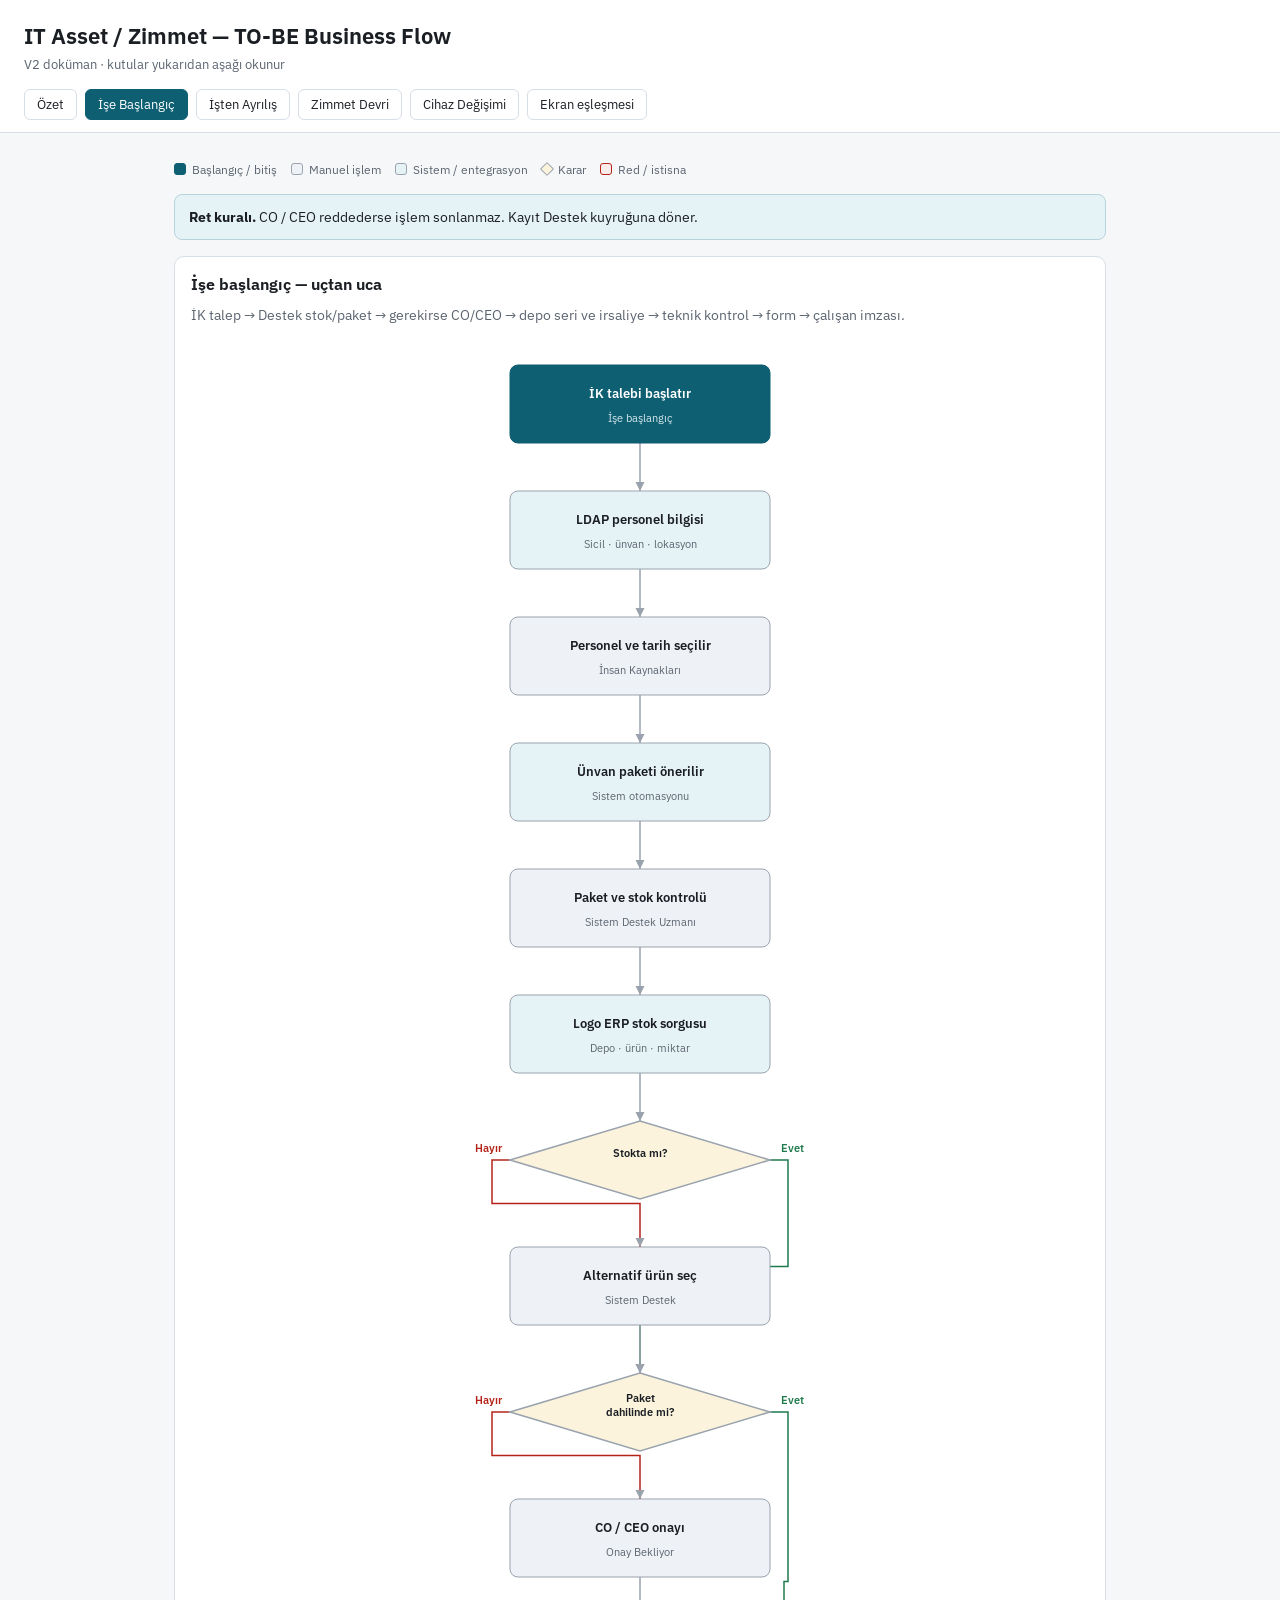
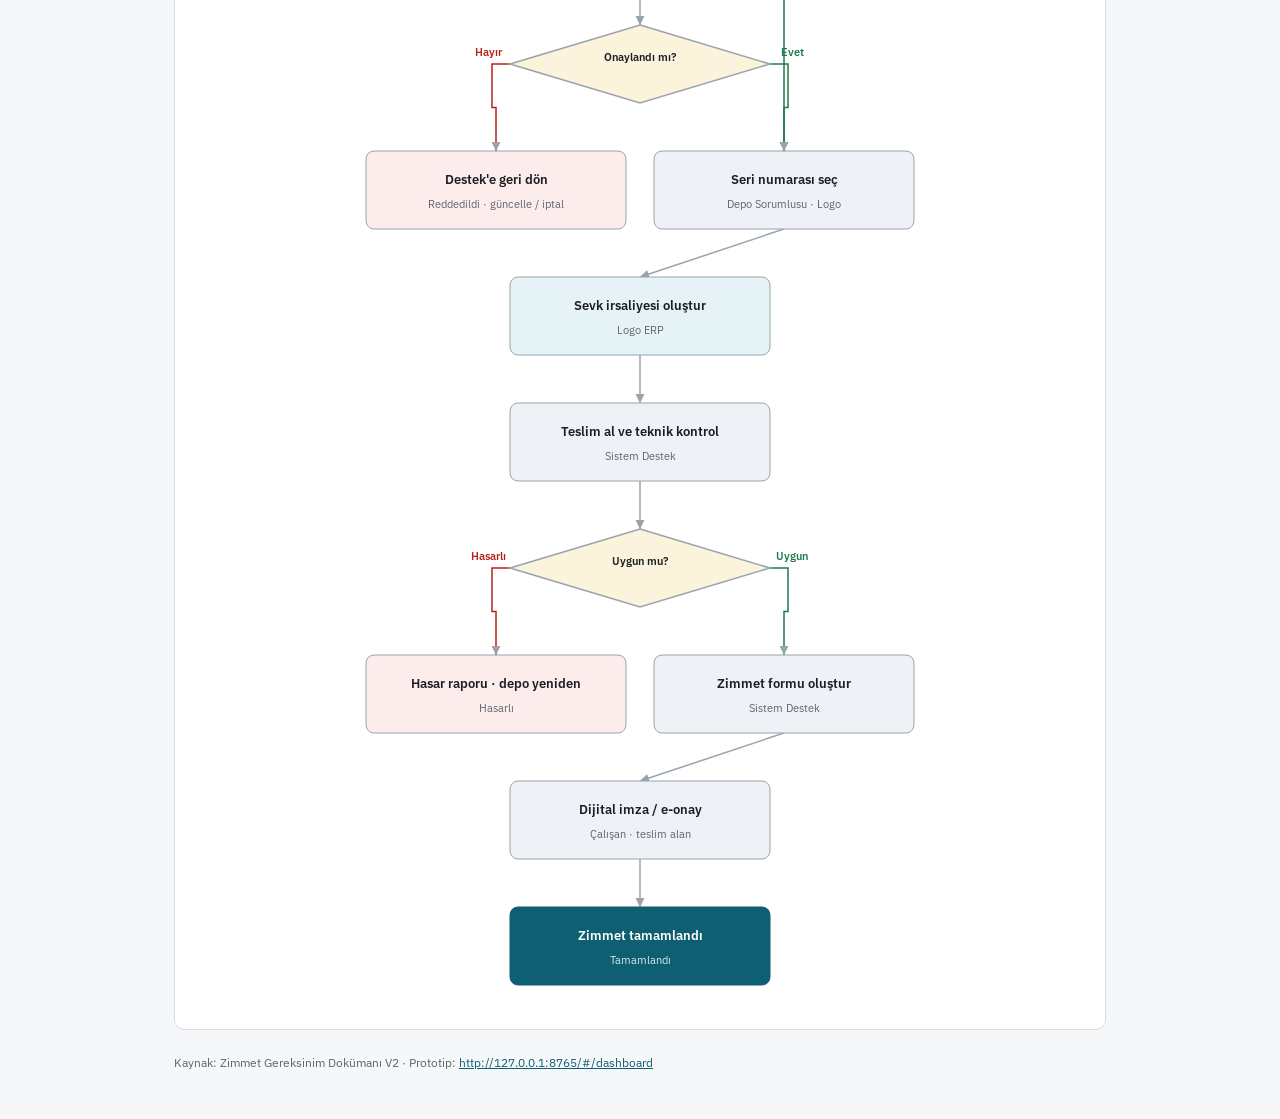
==== tobe-flow.html @ a927ec78 "Add files via upload" ====
<!DOCTYPE html>
<html lang="tr">
<head>
  <meta charset="utf-8" />
  <meta name="viewport" content="width=device-width, initial-scale=1" />
  <title>Zimmet TO-BE Business Flow</title>
  <link rel="preconnect" href="https://fonts.googleapis.com" />
  <link rel="preconnect" href="https://fonts.gstatic.com" crossorigin />
  <link href="https://fonts.googleapis.com/css2?family=IBM+Plex+Sans:wght@400;500;600;700&display=swap" rel="stylesheet" />
  <style>
    :root {
      --bg: #f6f7f9;
      --surface: #ffffff;
      --text: #1b1f24;
      --muted: #5c6570;
      --line: #d8dee6;
      --accent: #0f5f73;
      --accent-text: #ffffff;
      --process: #eef1f5;
      --decision: #fbf3dc;
      --system: #e6f3f6;
      --start: #0f5f73;
      --exception: #fdecec;
      --yes: #1f7a4d;
      --no: #b42318;
      --font: "IBM Plex Sans", "Segoe UI", system-ui, sans-serif;
    }
    * { box-sizing: border-box; }
    body { margin: 0; font-family: var(--font); background: var(--bg); color: var(--text); line-height: 1.45; }
    header {
      background: var(--surface);
      border-bottom: 1px solid var(--line);
      padding: 20px 24px 12px;
      position: sticky; top: 0; z-index: 10;
    }
    h1 { margin: 0 0 4px; font-size: 22px; font-weight: 650; }
    .sub { color: var(--muted); font-size: 13px; margin-bottom: 14px; }
    nav { display: flex; flex-wrap: wrap; gap: 8px; }
    nav button {
      border: 1px solid var(--line);
      background: var(--surface);
      color: var(--text);
      border-radius: 6px;
      padding: 6px 12px;
      font-size: 13px;
      font-family: inherit;
      cursor: pointer;
    }
    nav button.active { background: var(--accent); color: #fff; border-color: var(--accent); }
    main { max-width: 980px; margin: 0 auto; padding: 20px 24px 48px; }
    .note {
      background: #e6f3f6;
      border: 1px solid #b7d4dc;
      border-radius: 8px;
      padding: 12px 14px;
      font-size: 14px;
      margin-bottom: 16px;
    }
    .legend { display: flex; flex-wrap: wrap; gap: 14px; margin: 8px 0 16px; font-size: 12px; color: var(--muted); }
    .legend span { display: inline-flex; align-items: center; gap: 6px; }
    .swatch { width: 12px; height: 12px; border-radius: 3px; border: 1px solid #9aa3ad; display: inline-block; }
    .swatch.diamond { width: 10px; height: 10px; transform: rotate(45deg); border-radius: 1px; }
    .panel {
      background: var(--surface);
      border: 1px solid var(--line);
      border-radius: 10px;
      padding: 16px;
      margin-bottom: 16px;
    }
    .panel h2 { margin: 0 0 8px; font-size: 16px; font-weight: 650; }
    .panel p { margin: 0 0 12px; color: var(--muted); font-size: 14px; }
    .flow-wrap { overflow: auto; display: flex; justify-content: center; }
    table { width: 100%; border-collapse: collapse; font-size: 13px; }
    th, td { text-align: left; padding: 8px 10px; border-bottom: 1px solid var(--line); vertical-align: top; }
    th { color: var(--muted); font-weight: 600; font-size: 12px; }
    .stats { display: flex; flex-wrap: wrap; gap: 12px; margin-bottom: 16px; }
    .stat { background: var(--surface); border: 1px solid var(--line); border-radius: 8px; padding: 12px 16px; min-width: 140px; }
    .stat b { display: block; font-size: 22px; }
    .stat span { color: var(--muted); font-size: 12px; }
    footer { color: var(--muted); font-size: 12px; padding-top: 8px; }
    svg text { font-family: var(--font); }
    a { color: var(--accent); }
  </style>
</head>
<body>
  <header>
    <h1>IT Asset / Zimmet — TO-BE Business Flow</h1>
    <div class="sub">V2 doküman · kutular yukarıdan aşağı okunur</div>
    <nav id="tabs"></nav>
  </header>
  <main id="app"></main>
  <script>
    const TABS = [
      { id: "ozet", label: "Özet" },
      { id: "onb", label: "İşe Başlangıç" },
      { id: "ayrilis", label: "İşten Ayrılış" },
      { id: "devir", label: "Zimmet Devri" },
      { id: "degisim", label: "Cihaz Değişimi" },
      { id: "eslesme", label: "Ekran eşleşmesi" },
    ];

    const FLOWS = {
      onb: {
        nodes: [
          { id: "n1", label: "İK talebi başlatır", sub: "İşe başlangıç", kind: "start" },
          { id: "n2", label: "LDAP personel bilgisi", sub: "Sicil · ünvan · lokasyon", kind: "system" },
          { id: "n3", label: "Personel ve tarih seçilir", sub: "İnsan Kaynakları", kind: "process" },
          { id: "n4", label: "Ünvan paketi önerilir", sub: "Sistem otomasyonu", kind: "system" },
          { id: "n5", label: "Paket ve stok kontrolü", sub: "Sistem Destek Uzmanı", kind: "process" },
          { id: "n6", label: "Logo ERP stok sorgusu", sub: "Depo · ürün · miktar", kind: "system" },
          { id: "n7", label: "Stokta mı?", kind: "decision" },
          { id: "n7n", label: "Alternatif ürün seç", sub: "Sistem Destek", kind: "process" },
          { id: "n8", label: "Paket dahilinde mi?", kind: "decision" },
          { id: "n9", label: "CO / CEO onayı", sub: "Onay Bekliyor", kind: "process" },
          { id: "n10", label: "Onaylandı mı?", kind: "decision" },
          { id: "n10n", label: "Destek'e geri dön", sub: "Reddedildi · güncelle / iptal", kind: "exception" },
          { id: "n11", label: "Seri numarası seç", sub: "Depo Sorumlusu · Logo", kind: "process" },
          { id: "n12", label: "Sevk irsaliyesi oluştur", sub: "Logo ERP", kind: "system" },
          { id: "n13", label: "Teslim al ve teknik kontrol", sub: "Sistem Destek", kind: "process" },
          { id: "n14", label: "Uygun mu?", kind: "decision" },
          { id: "n14n", label: "Hasar raporu · depo yeniden", sub: "Hasarlı", kind: "exception" },
          { id: "n15", label: "Zimmet formu oluştur", sub: "Sistem Destek", kind: "process" },
          { id: "n16", label: "Dijital imza / e-onay", sub: "Çalışan · teslim alan", kind: "process" },
          { id: "n17", label: "Zimmet tamamlandı", sub: "Tamamlandı", kind: "end" },
        ],
        edges: [
          ["n1", "n2"], ["n2", "n3"], ["n3", "n4"], ["n4", "n5"], ["n5", "n6"], ["n6", "n7"],
          ["n7", "n7n", "Hayır"], ["n7", "n8", "Evet"], ["n7n", "n8"],
          ["n8", "n11", "Evet"], ["n8", "n9", "Hayır"],
          ["n9", "n10"], ["n10", "n11", "Evet"], ["n10", "n10n", "Hayır"],
          ["n11", "n12"], ["n12", "n13"], ["n13", "n14"],
          ["n14", "n15", "Uygun"], ["n14", "n14n", "Hasarlı"],
          ["n15", "n16"], ["n16", "n17"],
        ],
      },
      ayrilis: {
        nodes: [
          { id: "c0", label: "İK işten ayrılış kaydı", sub: "İade Bekliyor", kind: "start" },
          { id: "c1", label: "Aktif zimmetleri getir", sub: "Sistem", kind: "system" },
          { id: "c2", label: "Destek'e bildir", sub: "Uygulama bildirimi", kind: "system" },
          { id: "c3", label: "Ürünleri teslim al", sub: "Sistem Destek", kind: "process" },
          { id: "c4", label: "Kontrol formu", sub: "Model · seri · aksesuar · hasar", kind: "process" },
          { id: "c5", label: "Cihaz durumu seç", sub: "Yeniden / bakım / hurda", kind: "process" },
          { id: "c6", label: "İade Tamamla", sub: "Sistem Destek", kind: "process" },
          { id: "c7", label: "Merkez depoya sevk", sub: "Logo ERP irsaliye", kind: "system" },
          { id: "c8", label: "Asset durumunu güncelle", sub: "Sistem", kind: "system" },
          { id: "c9", label: "Süreç kapatıldı", sub: "Tamamlandı", kind: "end" },
        ],
        edges: [
          ["c0", "c1"], ["c1", "c2"], ["c2", "c3"], ["c3", "c4"], ["c4", "c5"],
          ["c5", "c6"], ["c6", "c7"], ["c7", "c8"], ["c8", "c9"],
        ],
      },
      devir: {
        nodes: [
          { id: "d0", label: "Zimmet kaydını seç", sub: "Cihaz Zimmetleri", kind: "start" },
          { id: "d1", label: "Yeni kullanıcı seç", sub: "Sistem Destek · LDAP", kind: "process" },
          { id: "d2", label: "Aynı lokasyon mu?", kind: "decision" },
          { id: "d2n", label: "Devir durur", sub: "Lokasyon uyuşmazlığı", kind: "exception" },
          { id: "d3", label: "Formu personele gönder", sub: "Sistem Destek", kind: "process" },
          { id: "d4", label: "Eski zimmeti kapat", sub: "Sistem", kind: "system" },
          { id: "d5", label: "Yeni zimmet oluştur", sub: "Sistem · geçmiş korunur", kind: "system" },
          { id: "d6", label: "İmza veya e-onay", sub: "Yeni kullanıcı", kind: "process" },
          { id: "d7", label: "Devir tamamlandı", sub: "Fiziksel sevk yok", kind: "end" },
        ],
        edges: [
          ["d0", "d1"], ["d1", "d2"],
          ["d2", "d3", "Evet"], ["d2", "d2n", "Hayır"],
          ["d3", "d4"], ["d4", "d5"], ["d5", "d6"], ["d6", "d7"],
        ],
      },
      degisim: {
        nodes: [
          { id: "e0", label: "Çalışan seç", sub: "Sistem Destek", kind: "start" },
          { id: "e1", label: "Mevcut cihaz ve paket", sub: "Sistem", kind: "system" },
          { id: "e2", label: "Yeni cihaz seç", sub: "Talep Oluşturuldu", kind: "process" },
          { id: "e3", label: "Paket dahilinde mi?", kind: "decision" },
          { id: "e4", label: "CO / CEO onayı", sub: "Onay Bekliyor", kind: "process" },
          { id: "e5", label: "Onaylandı mı?", kind: "decision" },
          { id: "e5n", label: "Destek'e geri dön", sub: "Reddedildi", kind: "exception" },
          { id: "e6", label: "Depo · sevk · teknik", sub: "İşe başlangıç ile aynı hat", kind: "process" },
          { id: "e7", label: "Eski cihazı teslim al", sub: "Sistem Destek", kind: "process" },
          { id: "e8", label: "Eski cihaz durumu", sub: "Yeniden / bakım / hurda", kind: "process" },
          { id: "e9", label: "Teslim ve durum OK?", kind: "decision" },
          { id: "e9n", label: "Süreç kapanmaz", sub: "Eksik teslim veya durum", kind: "exception" },
          { id: "e10", label: "Yeni zimmet formu", sub: "Sistem Destek", kind: "process" },
          { id: "e11", label: "İmza veya e-onay", sub: "Çalışan", kind: "process" },
          { id: "e12", label: "Değişim tamamlandı", sub: "Eski kapanır · yeni açılır", kind: "end" },
        ],
        edges: [
          ["e0", "e1"], ["e1", "e2"], ["e2", "e3"],
          ["e3", "e6", "Evet"], ["e3", "e4", "Hayır"],
          ["e4", "e5"], ["e5", "e6", "Evet"], ["e5", "e5n", "Hayır"],
          ["e6", "e7"], ["e7", "e8"], ["e8", "e9"],
          ["e9", "e10", "Evet"], ["e9", "e9n", "Hayır"],
          ["e10", "e11"], ["e11", "e12"],
        ],
      },
    };

    function layout(flow) {
      const nodeWidth = 260;
      const nodeHeight = 78;
      const rankGap = 48;
      const nodeGap = 28;
      const padding = 28;
      const ids = flow.nodes.map((n) => n.id);
      const incoming = Object.fromEntries(ids.map((id) => [id, []]));
      flow.edges.forEach(([from, to]) => incoming[to].push(from));
      const rank = {};
      const visit = new Set();
      function getRank(id) {
        if (rank[id] != null) return rank[id];
        if (visit.has(id)) return 0;
        visit.add(id);
        const preds = incoming[id] || [];
        rank[id] = preds.length ? Math.max(...preds.map(getRank)) + 1 : 0;
        return rank[id];
      }
      ids.forEach(getRank);
      const byRank = {};
      ids.forEach((id) => { (byRank[rank[id]] ||= []).push(id); });
      const maxRank = Math.max(0, ...Object.keys(byRank).map(Number));
      let maxWidth = nodeWidth;
      for (let r = 0; r <= maxRank; r++) {
        const row = byRank[r] || [];
        maxWidth = Math.max(maxWidth, row.length * nodeWidth + Math.max(0, row.length - 1) * nodeGap);
      }
      const positions = {};
      for (let r = 0; r <= maxRank; r++) {
        const row = byRank[r] || [];
        const rowW = row.length * nodeWidth + Math.max(0, row.length - 1) * nodeGap;
        let x = padding + (maxWidth - rowW) / 2;
        const y = padding + r * (nodeHeight + rankGap);
        row.forEach((id) => {
          positions[id] = { x, y };
          x += nodeWidth + nodeGap;
        });
      }
      return {
        positions, nodeWidth, nodeHeight,
        width: maxWidth + padding * 2,
        height: padding * 2 + (maxRank + 1) * nodeHeight + maxRank * rankGap,
      };
    }

    function fill(kind) {
      if (kind === "decision") return "var(--decision)";
      if (kind === "system") return "var(--system)";
      if (kind === "exception") return "var(--exception)";
      if (kind === "start" || kind === "end") return "var(--start)";
      return "var(--process)";
    }
    function textFill(kind) {
      return kind === "start" || kind === "end" ? "var(--accent-text)" : "var(--text)";
    }
    function wrapLabel(label, max) {
      if (label.length <= max) return [label];
      const words = label.split(" ");
      const lines = [];
      let cur = "";
      words.forEach((w) => {
        const next = cur ? cur + " " + w : w;
        if (next.length > max && cur) { lines.push(cur); cur = w; }
        else cur = next;
      });
      if (cur) lines.push(cur);
      return lines.slice(0, 3);
    }
    function branchSide(label, index, count) {
      const s = (label || "").toLowerCase();
      if (s.includes("hayır") || s.includes("hasar") || s.includes("ret")) return "left";
      if (s.includes("evet") || s.includes("uygun") || s.includes("onay")) return "right";
      if (count === 2) return index === 0 ? "left" : "right";
      return "bottom";
    }
    function anchor(pos, kind, side, W, H) {
      const cx = pos.x + W / 2;
      const cy = pos.y + H / 2;
      if (side === "left") return { x: pos.x, y: cy };
      if (side === "right") return { x: pos.x + W, y: cy };
      if (side === "top") return { x: cx, y: pos.y };
      return { x: cx, y: pos.y + H };
    }

    function renderFlow(flow, title) {
      const L = layout(flow);
      const nodeMap = Object.fromEntries(flow.nodes.map((n) => [n.id, n]));
      const markerId = "m-" + title;
      const outgoing = {};
      flow.edges.forEach((e) => { (outgoing[e[0]] ||= []).push(e); });
      const sideOf = {};
      Object.keys(outgoing).forEach((from) => {
        const list = outgoing[from];
        list.forEach((e, i) => {
          sideOf[e[0] + "->" + e[1]] = list.length === 1 ? "bottom" : branchSide(e[2], i, list.length);
        });
        if (list.length === 2) {
          const a = sideOf[list[0][0] + "->" + list[0][1]];
          const b = sideOf[list[1][0] + "->" + list[1][1]];
          if (a === b) {
            sideOf[list[0][0] + "->" + list[0][1]] = "left";
            sideOf[list[1][0] + "->" + list[1][1]] = "right";
          }
        }
      });
      const lines = flow.edges.map(([from, to, label]) => {
        const a = L.positions[from], b = L.positions[to];
        const side = sideOf[from + "->" + to] || "bottom";
        const p1 = anchor(a, nodeMap[from].kind, side, L.nodeWidth, L.nodeHeight);
        const p2 = anchor(b, nodeMap[to].kind, "top", L.nodeWidth, L.nodeHeight);
        let d;
        if (side === "left" || side === "right") {
          const elbow = side === "left" ? p1.x - 18 : p1.x + 18;
          const midY = (p1.y + p2.y) / 2;
          d = `M ${p1.x} ${p1.y} L ${elbow} ${p1.y} L ${elbow} ${midY} L ${p2.x} ${midY} L ${p2.x} ${p2.y}`;
        } else {
          d = `M ${p1.x} ${p1.y} L ${p2.x} ${p2.y}`;
        }
        const color = (label || "").toLowerCase().includes("hayır") || (label || "").toLowerCase().includes("hasar")
          ? "var(--no)" : (label || "").toLowerCase().includes("evet") || (label || "").toLowerCase().includes("uygun")
            ? "var(--yes)" : "#9aa3ad";
        const lx = side === "left" ? p1.x - 22 : side === "right" ? p1.x + 22 : (p1.x + p2.x) / 2;
        const ly = side === "bottom" ? (p1.y + p2.y) / 2 - 4 : p1.y - 8;
        return `<g>
          <path d="${d}" fill="none" stroke="${color}" stroke-width="1.5" marker-end="url(#${markerId})" />
          ${label ? `<text x="${lx}" y="${ly}" text-anchor="middle" fill="${color}" font-size="11" font-weight="600">${label}</text>` : ""}
        </g>`;
      }).join("");
      const boxes = flow.nodes.map((n) => {
        const p = L.positions[n.id];
        const cx = p.x + L.nodeWidth / 2;
        const cy = p.y + L.nodeHeight / 2;
        const linesOf = wrapLabel(n.label, n.kind === "decision" ? 14 : 28);
        const shape = n.kind === "decision"
          ? `<polygon points="${cx},${p.y} ${p.x + L.nodeWidth},${cy} ${cx},${p.y + L.nodeHeight} ${p.x},${cy}" fill="${fill(n.kind)}" stroke="#9aa3ad" stroke-width="1.5" />`
          : `<rect x="${p.x}" y="${p.y}" width="${L.nodeWidth}" height="${L.nodeHeight}" rx="8" fill="${fill(n.kind)}" stroke="${n.kind === "start" || n.kind === "end" ? "var(--accent)" : "#9aa3ad"}" />`;
        const startY = n.sub && n.kind !== "decision" ? cy - 6 - (linesOf.length - 1) * 6 : cy + 4 - linesOf.length * 7;
        const text = linesOf.map((line, i) =>
          `<text x="${cx}" y="${startY + i * 14}" text-anchor="middle" fill="${textFill(n.kind)}" font-size="${n.kind === "decision" ? 11 : 13}" font-weight="600">${line}</text>`
        ).join("");
        const sub = n.sub && n.kind !== "decision"
          ? `<text x="${cx}" y="${cy + 18}" text-anchor="middle" fill="${n.kind === "start" || n.kind === "end" ? "#d5e8ed" : "var(--muted)"}" font-size="11">${n.sub.length > 36 ? n.sub.slice(0, 34) + "…" : n.sub}</text>`
          : "";
        return `<g>${shape}${text}${sub}</g>`;
      }).join("");
      return `<div class="flow-wrap"><svg width="${L.width}" height="${L.height}">
        <defs><marker id="${markerId}" markerWidth="8" markerHeight="8" refX="6" refY="3" orient="auto">
          <path d="M0,0 L6,3 L0,6 Z" fill="#9aa3ad" />
        </marker></defs>
        ${lines}${boxes}
      </svg></div>`;
    }

    function legend() {
      return `<div class="legend">
        <span><i class="swatch" style="background:var(--start);border-color:var(--start)"></i> Başlangıç / bitiş</span>
        <span><i class="swatch" style="background:var(--process)"></i> Manuel işlem</span>
        <span><i class="swatch" style="background:var(--system)"></i> Sistem / entegrasyon</span>
        <span><i class="swatch diamond" style="background:var(--decision)"></i> Karar</span>
        <span><i class="swatch" style="background:var(--exception);border-color:var(--no)"></i> Red / istisna</span>
      </div>`;
    }
    function table(headers, rows) {
      return `<table><thead><tr>${headers.map((h) => `<th>${h}</th>`).join("")}</tr></thead>
        <tbody>${rows.map((r) => `<tr>${r.map((c) => `<td>${c}</td>`).join("")}</tr>`).join("")}</tbody></table>`;
    }

    const pages = {
      ozet() {
        return `
          <div class="note"><b>TO-BE.</b> Akış yukarıdan aşağı okunur. Ret sonrası süreç kapanmaz; talep Sistem Destek’e döner.</div>
          <div class="stats">
            <div class="stat"><b>4</b><span>Operasyonel süreç</span></div>
            <div class="stat"><b>5</b><span>Rol</span></div>
            <div class="stat"><b>2</b><span>LDAP + Logo ERP</span></div>
          </div>
          ${legend()}
          <div class="panel">
            <h2>Süreçler</h2>
            ${table(["Süreç", "Başlangıç", "Bitiş"], [
              ["İşe Başlangıç", "İK talep", "Zimmet + imza · Tamamlandı"],
              ["İşten Ayrılış", "İK iade kaydı", "Logo merkez sevk"],
              ["Zimmet Devri", "Destek kayıt seçer", "Yeni zimmet · sevk yok"],
              ["Cihaz Değişimi", "Destek talep", "Eski kapanır · yeni açılır"],
            ])}
          </div>`;
      },
      onb() {
        return `${legend()}
          <div class="note"><b>Ret kuralı.</b> CO / CEO reddederse işlem sonlanmaz. Kayıt Destek kuyruğuna döner.</div>
          <div class="panel">
            <h2>İşe başlangıç — uçtan uca</h2>
            <p>İK talep → Destek stok/paket → gerekirse CO/CEO → depo seri ve irsaliye → teknik kontrol → form → çalışan imzası.</p>
            ${renderFlow(FLOWS.onb, "onb")}
          </div>`;
      },
      ayrilis() {
        return `${legend()}
          <div class="panel">
            <h2>İşten ayrılış / zimmet iadesi</h2>
            ${renderFlow(FLOWS.ayrilis, "off")}
          </div>`;
      },
      devir() {
        return `${legend()}
          <div class="panel">
            <h2>Zimmet devri</h2>
            <p>Aynı lokasyon zorunlu. Fiziksel depo transferi yok.</p>
            ${renderFlow(FLOWS.devir, "dev")}
          </div>`;
      },
      degisim() {
        return `${legend()}
          <div class="panel">
            <h2>Cihaz değişimi</h2>
            <p>Paket dışı onay reddedilirse Destek’e döner. Yeni teslim ve eski cihaz durumu olmadan kapanmaz.</p>
            ${renderFlow(FLOWS.degisim, "chg")}
          </div>`;
      },
      eslesme() {
        return `<div class="panel">
          <h2>Doküman adımı → mockup ekranı</h2>
          ${table(["Doküman adımı", "Mockup", "Sonraki"], [
            ["İK personel seçer", "Yeni işe başlangıç", "Destek kontrolü"],
            ["Paket + Logo stok", "İşe başlangıç detay", "Depo veya onay"],
            ["CO / CEO", "Onaylarım", "Depo veya Destek’e dönüş"],
            ["Seri + irsaliye", "Depo hazırlık", "Teknik kontrol"],
            ["Form + imza", "Zimmet formu / Onaylarım", "Tamamlandı"],
            ["İade", "İşten ayrılış detay", "Logo sevk"],
            ["Devir", "Cihaz Zimmetleri → Devir", "Çalışan onay"],
            ["Cihaz değişimi", "Değişim talebi / detay", "Yeni zimmet formu"],
          ])}
        </div>`;
      },
    };

    let current = new URLSearchParams(location.search).get("tab") || "onb";
    if (!pages[current]) current = "onb";
    function render() {
      document.getElementById("tabs").innerHTML = TABS.map((t) =>
        `<button class="${t.id === current ? "active" : ""}" data-tab="${t.id}">${t.label}</button>`
      ).join("");
      document.querySelectorAll("#tabs button").forEach((btn) => {
        btn.onclick = () => {
          current = btn.dataset.tab;
          history.replaceState(null, "", "?tab=" + current);
          render();
        };
      });
      document.getElementById("app").innerHTML = pages[current]() +
        `<footer>Kaynak: Zimmet Gereksinim Dokümanı V2 · Prototip: <a href="http://127.0.0.1:8765/#/dashboard">http://127.0.0.1:8765/#/dashboard</a></footer>`;
    }
    render();
  </script>
</body>
</html>
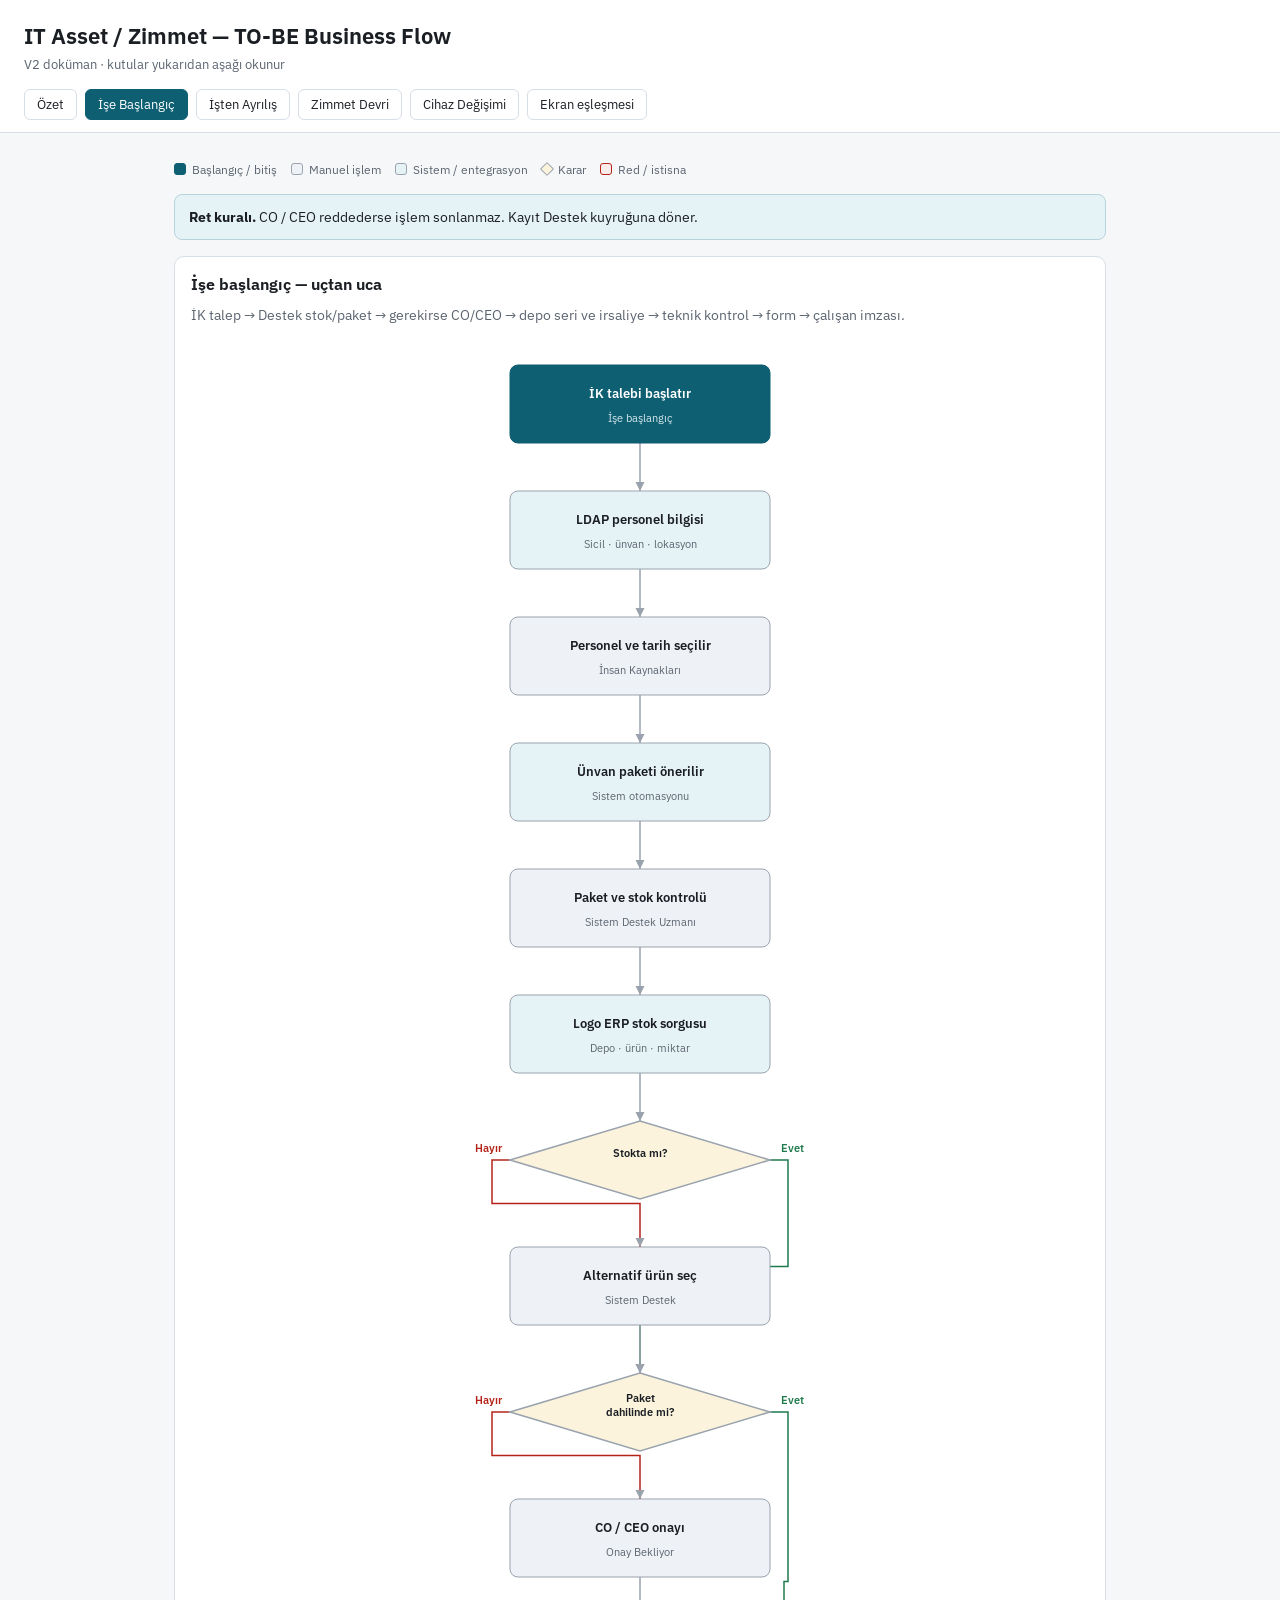
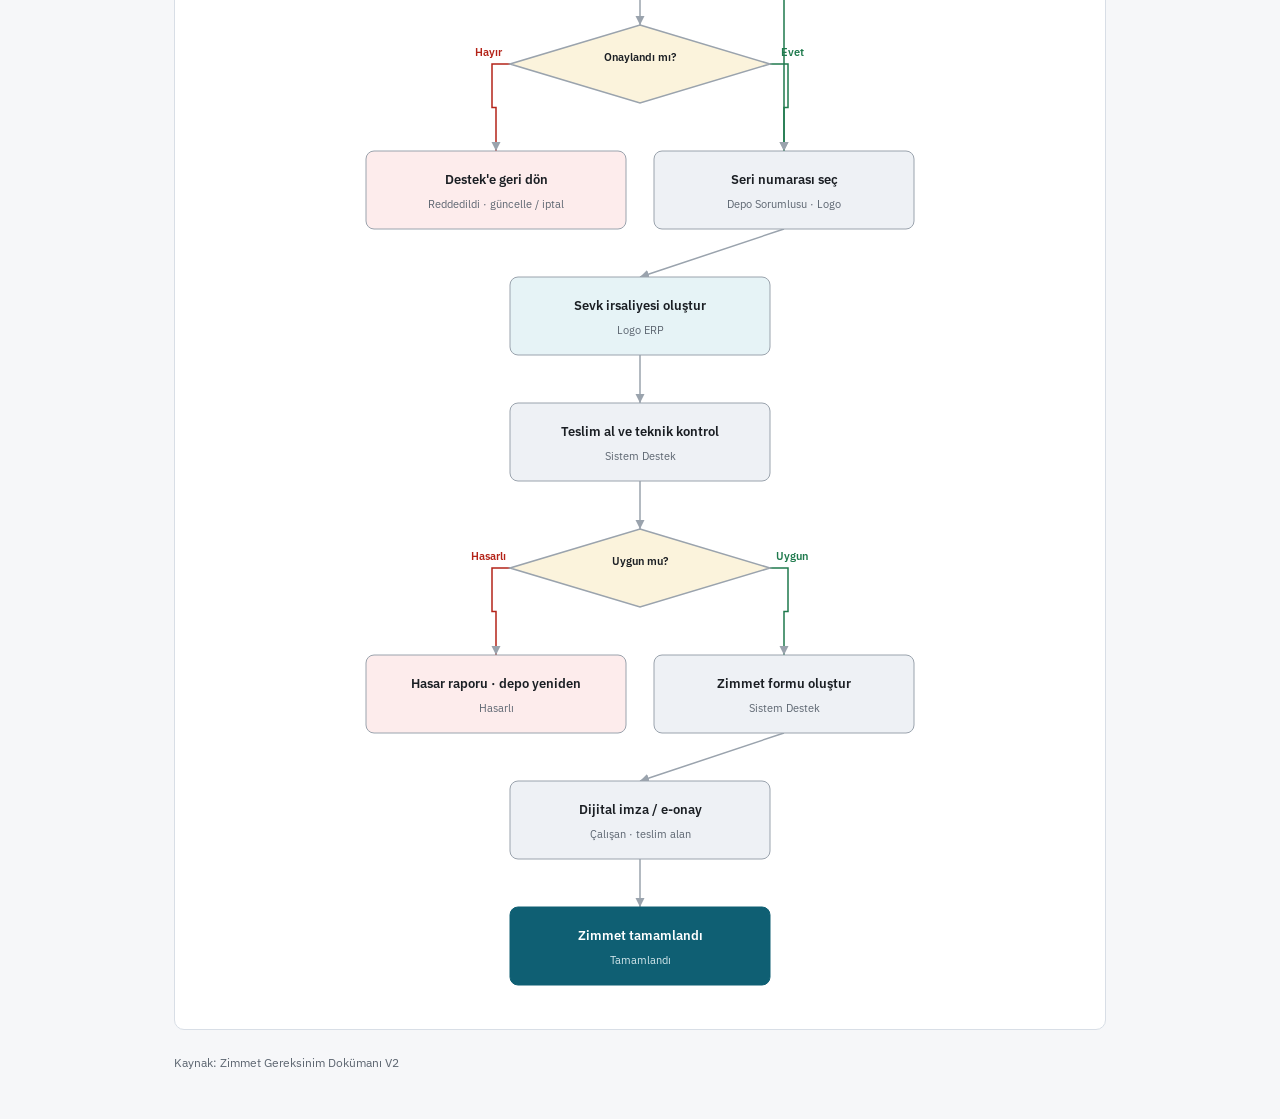
==== commit a189d7b7: "Add files via upload" ====
--- a/tobe-flow.html
+++ b/tobe-flow.html
@@ -449,7 +449,7 @@
         };
       });
       document.getElementById("app").innerHTML = pages[current]() +
-        `<footer>Kaynak: Zimmet Gereksinim Dokümanı V2 · Prototip: <a href="http://127.0.0.1:8765/#/dashboard">http://127.0.0.1:8765/#/dashboard</a></footer>`;
+        `<footer>Kaynak: Zimmet Gereksinim Dokümanı V2</footer>`;
     }
     render();
   </script>
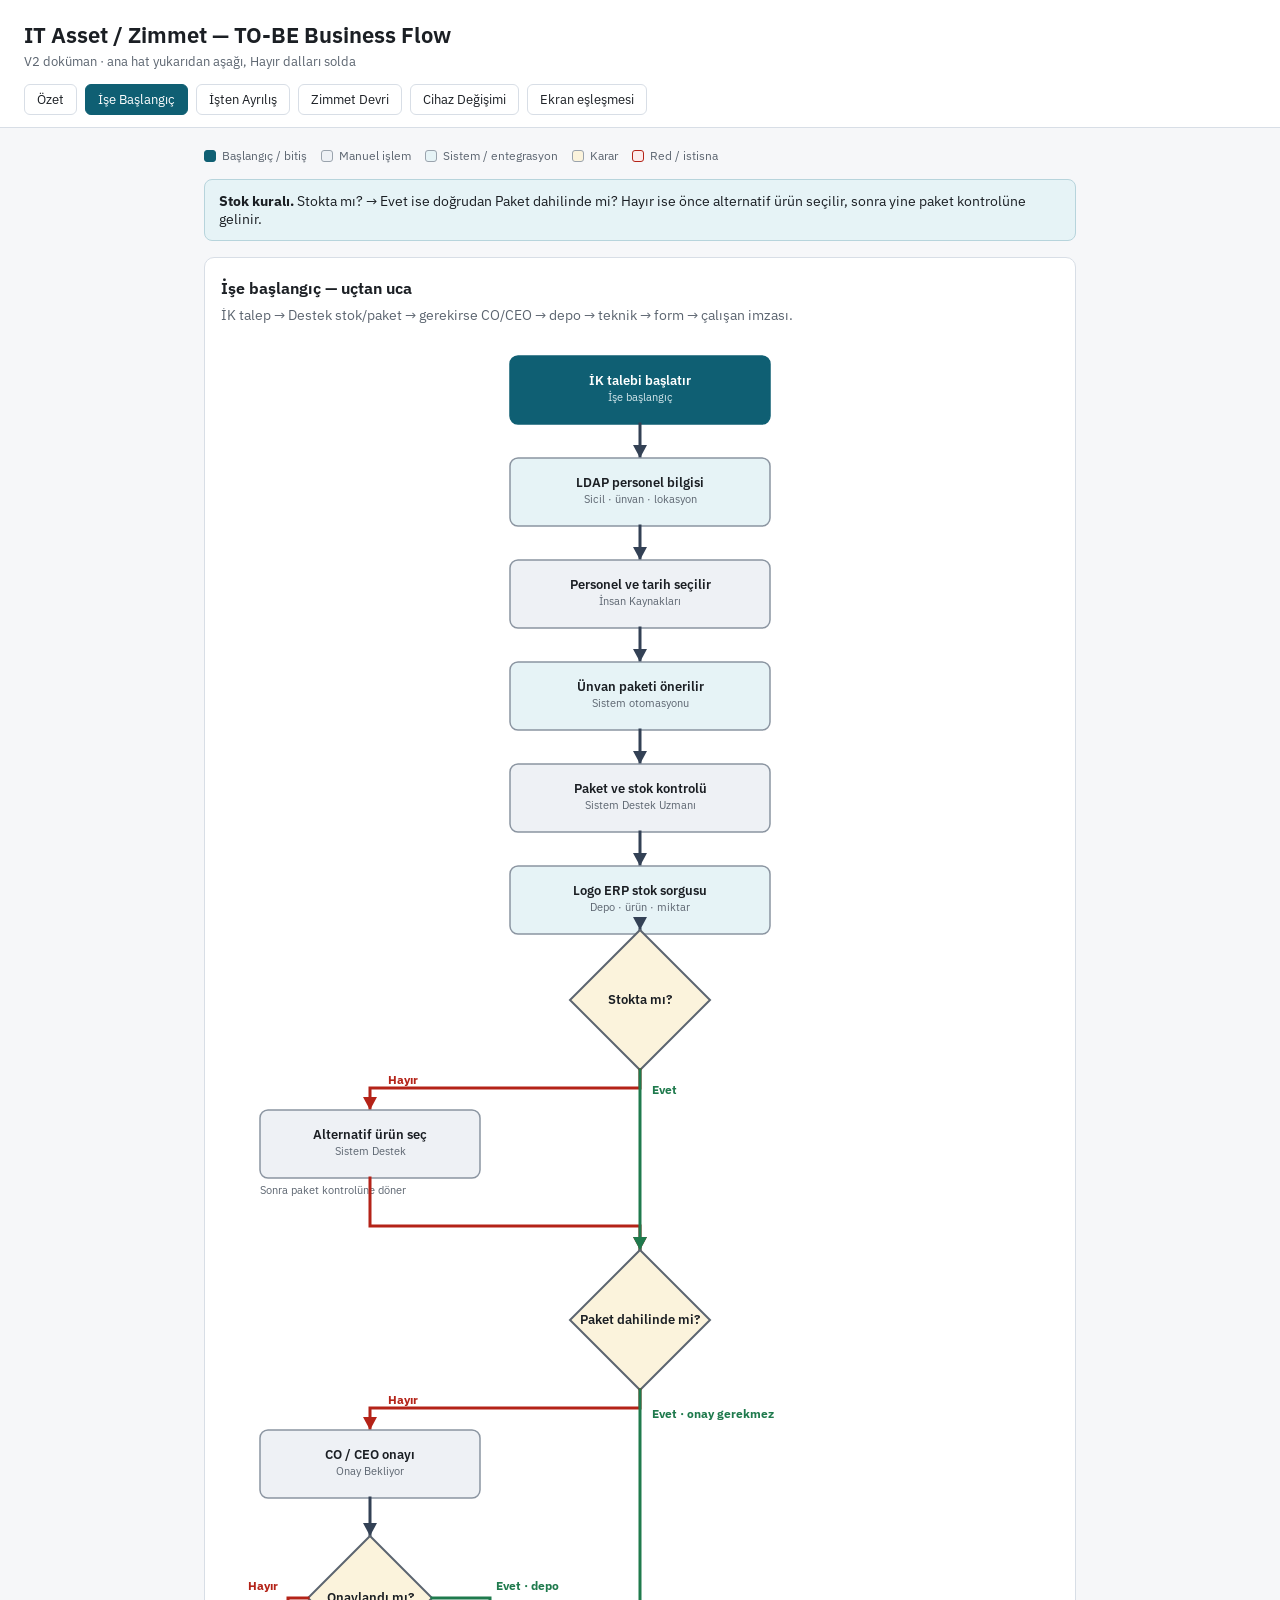
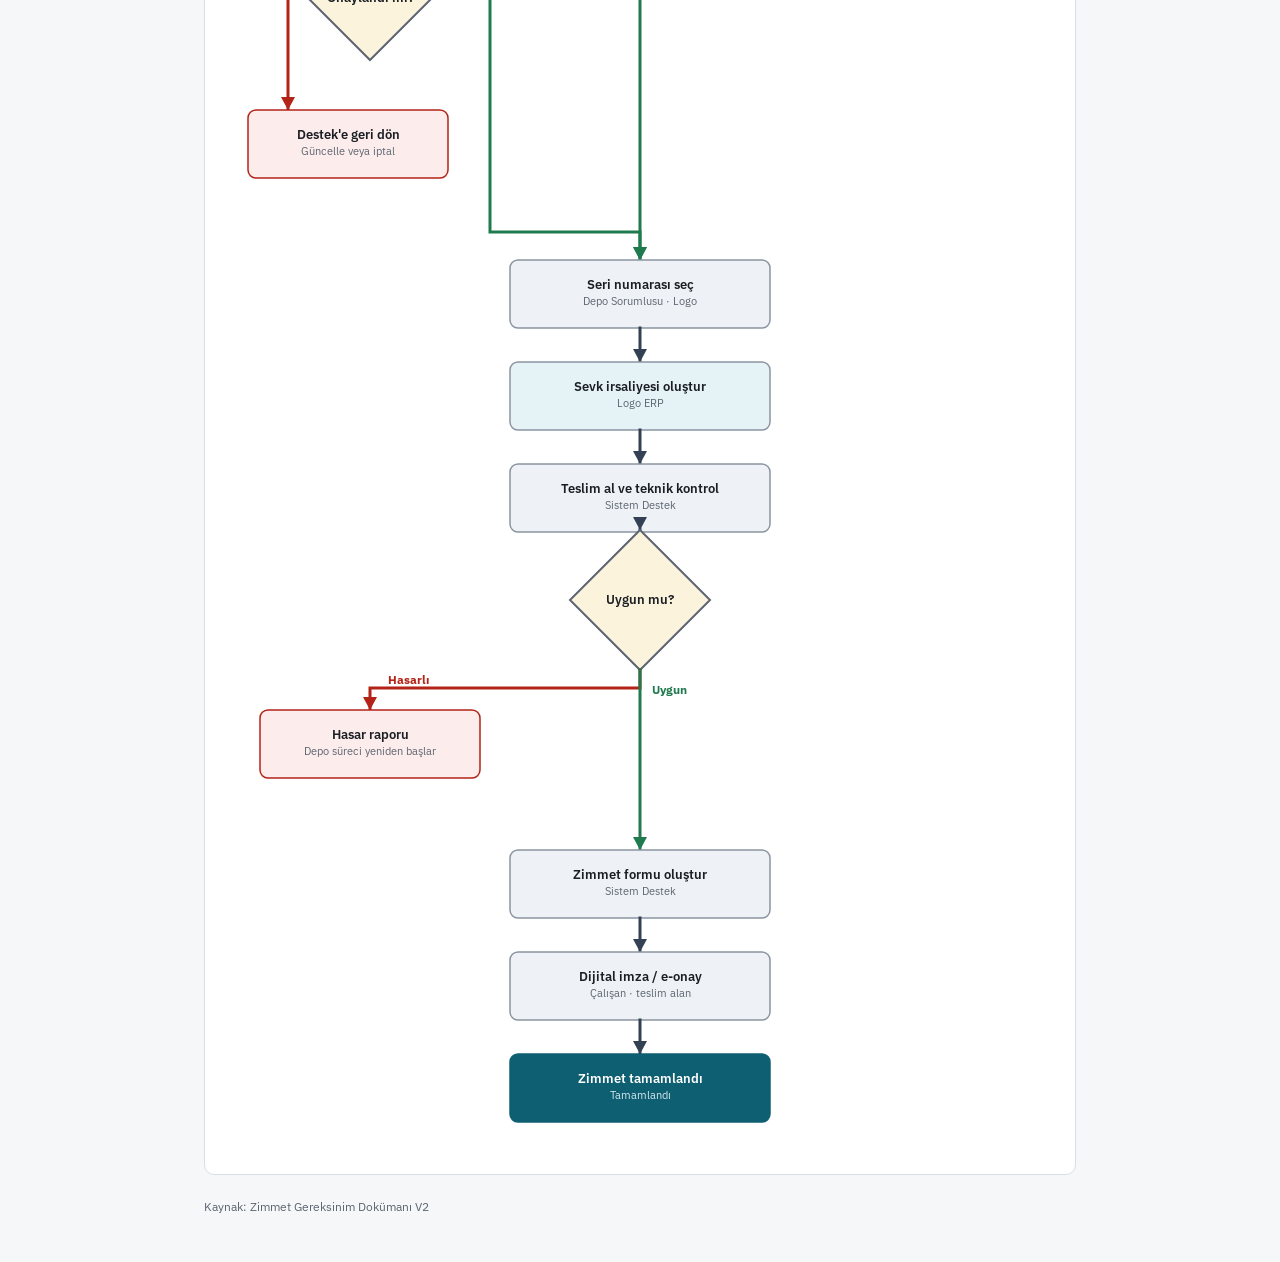
==== commit c4539eca: "Add files via upload" ====
--- a/tobe-flow.html
+++ b/tobe-flow.html
@@ -15,18 +15,16 @@
       --muted: #5c6570;
       --line: #d8dee6;
       --accent: #0f5f73;
-      --accent-text: #ffffff;
       --process: #eef1f5;
       --decision: #fbf3dc;
       --system: #e6f3f6;
-      --start: #0f5f73;
       --exception: #fdecec;
       --yes: #1f7a4d;
       --no: #b42318;
       --font: "IBM Plex Sans", "Segoe UI", system-ui, sans-serif;
     }
     * { box-sizing: border-box; }
-    body { margin: 0; font-family: var(--font); background: var(--bg); color: var(--text); line-height: 1.45; }
+    body { margin: 0; font-family: var(--font); background: var(--bg); color: var(--text); }
     header {
       background: var(--surface);
       border-bottom: 1px solid var(--line);
@@ -37,55 +35,36 @@
     .sub { color: var(--muted); font-size: 13px; margin-bottom: 14px; }
     nav { display: flex; flex-wrap: wrap; gap: 8px; }
     nav button {
-      border: 1px solid var(--line);
-      background: var(--surface);
-      color: var(--text);
-      border-radius: 6px;
-      padding: 6px 12px;
-      font-size: 13px;
-      font-family: inherit;
-      cursor: pointer;
+      border: 1px solid var(--line); background: var(--surface); color: var(--text);
+      border-radius: 6px; padding: 6px 12px; font-size: 13px; font-family: inherit; cursor: pointer;
     }
     nav button.active { background: var(--accent); color: #fff; border-color: var(--accent); }
-    main { max-width: 980px; margin: 0 auto; padding: 20px 24px 48px; }
+    main { max-width: 920px; margin: 0 auto; padding: 20px 24px 48px; }
     .note {
-      background: #e6f3f6;
-      border: 1px solid #b7d4dc;
-      border-radius: 8px;
-      padding: 12px 14px;
-      font-size: 14px;
-      margin-bottom: 16px;
-    }
-    .legend { display: flex; flex-wrap: wrap; gap: 14px; margin: 8px 0 16px; font-size: 12px; color: var(--muted); }
+      background: #e6f3f6; border: 1px solid #b7d4dc; border-radius: 8px;
+      padding: 12px 14px; font-size: 14px; margin-bottom: 16px;
+    }
+    .legend { display: flex; flex-wrap: wrap; gap: 14px; margin: 0 0 16px; font-size: 12px; color: var(--muted); }
     .legend span { display: inline-flex; align-items: center; gap: 6px; }
     .swatch { width: 12px; height: 12px; border-radius: 3px; border: 1px solid #9aa3ad; display: inline-block; }
-    .swatch.diamond { width: 10px; height: 10px; transform: rotate(45deg); border-radius: 1px; }
     .panel {
-      background: var(--surface);
-      border: 1px solid var(--line);
-      border-radius: 10px;
-      padding: 16px;
-      margin-bottom: 16px;
+      background: var(--surface); border: 1px solid var(--line); border-radius: 10px;
+      padding: 20px 16px 28px; margin-bottom: 16px;
     }
     .panel h2 { margin: 0 0 8px; font-size: 16px; font-weight: 650; }
-    .panel p { margin: 0 0 12px; color: var(--muted); font-size: 14px; }
-    .flow-wrap { overflow: auto; display: flex; justify-content: center; }
+    .panel p { margin: 0 0 16px; color: var(--muted); font-size: 14px; }
     table { width: 100%; border-collapse: collapse; font-size: 13px; }
     th, td { text-align: left; padding: 8px 10px; border-bottom: 1px solid var(--line); vertical-align: top; }
     th { color: var(--muted); font-weight: 600; font-size: 12px; }
-    .stats { display: flex; flex-wrap: wrap; gap: 12px; margin-bottom: 16px; }
-    .stat { background: var(--surface); border: 1px solid var(--line); border-radius: 8px; padding: 12px 16px; min-width: 140px; }
-    .stat b { display: block; font-size: 22px; }
-    .stat span { color: var(--muted); font-size: 12px; }
     footer { color: var(--muted); font-size: 12px; padding-top: 8px; }
-    svg text { font-family: var(--font); }
-    a { color: var(--accent); }
+    .chart { width: 100%; overflow-x: auto; }
+    .chart svg { display: block; width: 100%; max-width: 800px; height: auto; margin: 0 auto; }
   </style>
 </head>
 <body>
   <header>
     <h1>IT Asset / Zimmet — TO-BE Business Flow</h1>
-    <div class="sub">V2 doküman · kutular yukarıdan aşağı okunur</div>
+    <div class="sub">V2 doküman · ana hat yukarıdan aşağı, Hayır dalları solda</div>
     <nav id="tabs"></nav>
   </header>
   <main id="app"></main>
@@ -99,266 +78,257 @@
       { id: "eslesme", label: "Ekran eşleşmesi" },
     ];
 
-    const FLOWS = {
-      onb: {
-        nodes: [
-          { id: "n1", label: "İK talebi başlatır", sub: "İşe başlangıç", kind: "start" },
-          { id: "n2", label: "LDAP personel bilgisi", sub: "Sicil · ünvan · lokasyon", kind: "system" },
-          { id: "n3", label: "Personel ve tarih seçilir", sub: "İnsan Kaynakları", kind: "process" },
-          { id: "n4", label: "Ünvan paketi önerilir", sub: "Sistem otomasyonu", kind: "system" },
-          { id: "n5", label: "Paket ve stok kontrolü", sub: "Sistem Destek Uzmanı", kind: "process" },
-          { id: "n6", label: "Logo ERP stok sorgusu", sub: "Depo · ürün · miktar", kind: "system" },
-          { id: "n7", label: "Stokta mı?", kind: "decision" },
-          { id: "n7n", label: "Alternatif ürün seç", sub: "Sistem Destek", kind: "process" },
-          { id: "n8", label: "Paket dahilinde mi?", kind: "decision" },
-          { id: "n9", label: "CO / CEO onayı", sub: "Onay Bekliyor", kind: "process" },
-          { id: "n10", label: "Onaylandı mı?", kind: "decision" },
-          { id: "n10n", label: "Destek'e geri dön", sub: "Reddedildi · güncelle / iptal", kind: "exception" },
-          { id: "n11", label: "Seri numarası seç", sub: "Depo Sorumlusu · Logo", kind: "process" },
-          { id: "n12", label: "Sevk irsaliyesi oluştur", sub: "Logo ERP", kind: "system" },
-          { id: "n13", label: "Teslim al ve teknik kontrol", sub: "Sistem Destek", kind: "process" },
-          { id: "n14", label: "Uygun mu?", kind: "decision" },
-          { id: "n14n", label: "Hasar raporu · depo yeniden", sub: "Hasarlı", kind: "exception" },
-          { id: "n15", label: "Zimmet formu oluştur", sub: "Sistem Destek", kind: "process" },
-          { id: "n16", label: "Dijital imza / e-onay", sub: "Çalışan · teslim alan", kind: "process" },
-          { id: "n17", label: "Zimmet tamamlandı", sub: "Tamamlandı", kind: "end" },
-        ],
-        edges: [
-          ["n1", "n2"], ["n2", "n3"], ["n3", "n4"], ["n4", "n5"], ["n5", "n6"], ["n6", "n7"],
-          ["n7", "n7n", "Hayır"], ["n7", "n8", "Evet"], ["n7n", "n8"],
-          ["n8", "n11", "Evet"], ["n8", "n9", "Hayır"],
-          ["n9", "n10"], ["n10", "n11", "Evet"], ["n10", "n10n", "Hayır"],
-          ["n11", "n12"], ["n12", "n13"], ["n13", "n14"],
-          ["n14", "n15", "Uygun"], ["n14", "n14n", "Hasarlı"],
-          ["n15", "n16"], ["n16", "n17"],
-        ],
-      },
-      ayrilis: {
-        nodes: [
-          { id: "c0", label: "İK işten ayrılış kaydı", sub: "İade Bekliyor", kind: "start" },
-          { id: "c1", label: "Aktif zimmetleri getir", sub: "Sistem", kind: "system" },
-          { id: "c2", label: "Destek'e bildir", sub: "Uygulama bildirimi", kind: "system" },
-          { id: "c3", label: "Ürünleri teslim al", sub: "Sistem Destek", kind: "process" },
-          { id: "c4", label: "Kontrol formu", sub: "Model · seri · aksesuar · hasar", kind: "process" },
-          { id: "c5", label: "Cihaz durumu seç", sub: "Yeniden / bakım / hurda", kind: "process" },
-          { id: "c6", label: "İade Tamamla", sub: "Sistem Destek", kind: "process" },
-          { id: "c7", label: "Merkez depoya sevk", sub: "Logo ERP irsaliye", kind: "system" },
-          { id: "c8", label: "Asset durumunu güncelle", sub: "Sistem", kind: "system" },
-          { id: "c9", label: "Süreç kapatıldı", sub: "Tamamlandı", kind: "end" },
-        ],
-        edges: [
-          ["c0", "c1"], ["c1", "c2"], ["c2", "c3"], ["c3", "c4"], ["c4", "c5"],
-          ["c5", "c6"], ["c6", "c7"], ["c7", "c8"], ["c8", "c9"],
-        ],
-      },
-      devir: {
-        nodes: [
-          { id: "d0", label: "Zimmet kaydını seç", sub: "Cihaz Zimmetleri", kind: "start" },
-          { id: "d1", label: "Yeni kullanıcı seç", sub: "Sistem Destek · LDAP", kind: "process" },
-          { id: "d2", label: "Aynı lokasyon mu?", kind: "decision" },
-          { id: "d2n", label: "Devir durur", sub: "Lokasyon uyuşmazlığı", kind: "exception" },
-          { id: "d3", label: "Formu personele gönder", sub: "Sistem Destek", kind: "process" },
-          { id: "d4", label: "Eski zimmeti kapat", sub: "Sistem", kind: "system" },
-          { id: "d5", label: "Yeni zimmet oluştur", sub: "Sistem · geçmiş korunur", kind: "system" },
-          { id: "d6", label: "İmza veya e-onay", sub: "Yeni kullanıcı", kind: "process" },
-          { id: "d7", label: "Devir tamamlandı", sub: "Fiziksel sevk yok", kind: "end" },
-        ],
-        edges: [
-          ["d0", "d1"], ["d1", "d2"],
-          ["d2", "d3", "Evet"], ["d2", "d2n", "Hayır"],
-          ["d3", "d4"], ["d4", "d5"], ["d5", "d6"], ["d6", "d7"],
-        ],
-      },
-      degisim: {
-        nodes: [
-          { id: "e0", label: "Çalışan seç", sub: "Sistem Destek", kind: "start" },
-          { id: "e1", label: "Mevcut cihaz ve paket", sub: "Sistem", kind: "system" },
-          { id: "e2", label: "Yeni cihaz seç", sub: "Talep Oluşturuldu", kind: "process" },
-          { id: "e3", label: "Paket dahilinde mi?", kind: "decision" },
-          { id: "e4", label: "CO / CEO onayı", sub: "Onay Bekliyor", kind: "process" },
-          { id: "e5", label: "Onaylandı mı?", kind: "decision" },
-          { id: "e5n", label: "Destek'e geri dön", sub: "Reddedildi", kind: "exception" },
-          { id: "e6", label: "Depo · sevk · teknik", sub: "İşe başlangıç ile aynı hat", kind: "process" },
-          { id: "e7", label: "Eski cihazı teslim al", sub: "Sistem Destek", kind: "process" },
-          { id: "e8", label: "Eski cihaz durumu", sub: "Yeniden / bakım / hurda", kind: "process" },
-          { id: "e9", label: "Teslim ve durum OK?", kind: "decision" },
-          { id: "e9n", label: "Süreç kapanmaz", sub: "Eksik teslim veya durum", kind: "exception" },
-          { id: "e10", label: "Yeni zimmet formu", sub: "Sistem Destek", kind: "process" },
-          { id: "e11", label: "İmza veya e-onay", sub: "Çalışan", kind: "process" },
-          { id: "e12", label: "Değişim tamamlandı", sub: "Eski kapanır · yeni açılır", kind: "end" },
-        ],
-        edges: [
-          ["e0", "e1"], ["e1", "e2"], ["e2", "e3"],
-          ["e3", "e6", "Evet"], ["e3", "e4", "Hayır"],
-          ["e4", "e5"], ["e5", "e6", "Evet"], ["e5", "e5n", "Hayır"],
-          ["e6", "e7"], ["e7", "e8"], ["e8", "e9"],
-          ["e9", "e10", "Evet"], ["e9", "e9n", "Hayır"],
-          ["e10", "e11"], ["e11", "e12"],
-        ],
-      },
-    };
-
-    function layout(flow) {
-      const nodeWidth = 260;
-      const nodeHeight = 78;
-      const rankGap = 48;
-      const nodeGap = 28;
-      const padding = 28;
-      const ids = flow.nodes.map((n) => n.id);
-      const incoming = Object.fromEntries(ids.map((id) => [id, []]));
-      flow.edges.forEach(([from, to]) => incoming[to].push(from));
-      const rank = {};
-      const visit = new Set();
-      function getRank(id) {
-        if (rank[id] != null) return rank[id];
-        if (visit.has(id)) return 0;
-        visit.add(id);
-        const preds = incoming[id] || [];
-        rank[id] = preds.length ? Math.max(...preds.map(getRank)) + 1 : 0;
-        return rank[id];
-      }
-      ids.forEach(getRank);
-      const byRank = {};
-      ids.forEach((id) => { (byRank[rank[id]] ||= []).push(id); });
-      const maxRank = Math.max(0, ...Object.keys(byRank).map(Number));
-      let maxWidth = nodeWidth;
-      for (let r = 0; r <= maxRank; r++) {
-        const row = byRank[r] || [];
-        maxWidth = Math.max(maxWidth, row.length * nodeWidth + Math.max(0, row.length - 1) * nodeGap);
-      }
-      const positions = {};
-      for (let r = 0; r <= maxRank; r++) {
-        const row = byRank[r] || [];
-        const rowW = row.length * nodeWidth + Math.max(0, row.length - 1) * nodeGap;
-        let x = padding + (maxWidth - rowW) / 2;
-        const y = padding + r * (nodeHeight + rankGap);
-        row.forEach((id) => {
-          positions[id] = { x, y };
-          x += nodeWidth + nodeGap;
-        });
-      }
-      return {
-        positions, nodeWidth, nodeHeight,
-        width: maxWidth + padding * 2,
-        height: padding * 2 + (maxRank + 1) * nodeHeight + maxRank * rankGap,
-      };
-    }
-
-    function fill(kind) {
-      if (kind === "decision") return "var(--decision)";
-      if (kind === "system") return "var(--system)";
-      if (kind === "exception") return "var(--exception)";
-      if (kind === "start" || kind === "end") return "var(--start)";
-      return "var(--process)";
-    }
-    function textFill(kind) {
-      return kind === "start" || kind === "end" ? "var(--accent-text)" : "var(--text)";
-    }
-    function wrapLabel(label, max) {
-      if (label.length <= max) return [label];
-      const words = label.split(" ");
-      const lines = [];
-      let cur = "";
-      words.forEach((w) => {
-        const next = cur ? cur + " " + w : w;
-        if (next.length > max && cur) { lines.push(cur); cur = w; }
-        else cur = next;
+    const INK = "#1b1f24";
+    const MUTED = "#5c6570";
+    const LINE = "#334155";
+    const YES = "#1f7a4d";
+    const NO = "#b42318";
+
+    function esc(s) {
+      return String(s).replace(/&/g, "&amp;").replace(/</g, "&lt;").replace(/>/g, "&gt;");
+    }
+    function chart(w, h, inner) {
+      return `<div class="chart"><svg xmlns="http://www.w3.org/2000/svg" width="${w}" height="${h}" viewBox="0 0 ${w} ${h}" font-family="IBM Plex Sans, Segoe UI, sans-serif">${inner}</svg></div>`;
+    }
+    function box(x, y, w, h, title, sub, kind) {
+      const fill = kind === "start" || kind === "end" ? "#0f5f73"
+        : kind === "system" ? "#e6f3f6"
+        : kind === "exception" ? "#fdecec" : "#eef1f5";
+      const stroke = kind === "start" || kind === "end" ? "#0f5f73"
+        : kind === "exception" ? NO : "#8b95a1";
+      const tc = kind === "start" || kind === "end" ? "#ffffff" : INK;
+      const sc = kind === "start" || kind === "end" ? "#d5e8ed" : MUTED;
+      const ty = sub ? y + h / 2 - 5 : y + h / 2 + 4;
+      let out = `<rect x="${x}" y="${y}" width="${w}" height="${h}" rx="8" fill="${fill}" stroke="${stroke}" stroke-width="1.5"/>`;
+      out += `<text x="${x + w / 2}" y="${ty}" text-anchor="middle" font-size="13" font-weight="600" fill="${tc}">${esc(title)}</text>`;
+      if (sub) out += `<text x="${x + w / 2}" y="${ty + 16}" text-anchor="middle" font-size="11" fill="${sc}">${esc(sub)}</text>`;
+      return out;
+    }
+    function dia(cx, cy, r, label) {
+      return `<polygon points="${cx},${cy - r} ${cx + r},${cy} ${cx},${cy + r} ${cx - r},${cy}" fill="#fbf3dc" stroke="#5c6570" stroke-width="2"/>` +
+        `<text x="${cx}" y="${cy + 4}" text-anchor="middle" font-size="13" font-weight="600" fill="${INK}">${esc(label)}</text>`;
+    }
+    function head(x, y, dir, color) {
+      const a = 7, b = 13;
+      if (dir === "d") return `<polygon points="${x},${y} ${x - a},${y - b} ${x + a},${y - b}" fill="${color}"/>`;
+      if (dir === "u") return `<polygon points="${x},${y} ${x - a},${y + b} ${x + a},${y + b}" fill="${color}"/>`;
+      if (dir === "r") return `<polygon points="${x},${y} ${x - b},${y - a} ${x - b},${y + a}" fill="${color}"/>`;
+      return `<polygon points="${x},${y} ${x + b},${y - a} ${x + b},${y + a}" fill="${color}"/>`;
+    }
+    function seg(x1, y1, x2, y2, color) {
+      return `<line x1="${x1}" y1="${y1}" x2="${x2}" y2="${y2}" stroke="${color}" stroke-width="3" stroke-linecap="square"/>`;
+    }
+    function vArr(x, y1, y2, color) {
+      color = color || LINE;
+      return seg(x, y1, x, y2 - 1, color) + head(x, y2, "d", color);
+    }
+    function pathArr(pts, dir, color) {
+      color = color || LINE;
+      const pairs = [];
+      for (let i = 0; i < pts.length; i += 2) pairs.push(pts[i] + "," + pts[i + 1]);
+      return `<polyline points="${pairs.join(" ")}" fill="none" stroke="${color}" stroke-width="3" stroke-linejoin="miter" stroke-linecap="square"/>` +
+        head(pts[pts.length - 2], pts[pts.length - 1], dir, color);
+    }
+    function label(x, y, text, color) {
+      return `<text x="${x}" y="${y}" font-size="12" font-weight="700" fill="${color}">${esc(text)}</text>`;
+    }
+    function note(x, y, text) {
+      return `<text x="${x}" y="${y}" font-size="11" fill="${MUTED}">${esc(text)}</text>`;
+    }
+
+    function stackFlow(steps) {
+      const CX = 400, BX = 270, BW = 260, BH = 68, GAP = 34;
+      let y = 16, out = "";
+      steps.forEach((s, i) => {
+        if (i) out += vArr(CX, y - GAP, y);
+        out += box(BX, y, BW, BH, s[0], s[1], s[2]);
+        y += BH + GAP;
       });
-      if (cur) lines.push(cur);
-      return lines.slice(0, 3);
-    }
-    function branchSide(label, index, count) {
-      const s = (label || "").toLowerCase();
-      if (s.includes("hayır") || s.includes("hasar") || s.includes("ret")) return "left";
-      if (s.includes("evet") || s.includes("uygun") || s.includes("onay")) return "right";
-      if (count === 2) return index === 0 ? "left" : "right";
-      return "bottom";
-    }
-    function anchor(pos, kind, side, W, H) {
-      const cx = pos.x + W / 2;
-      const cy = pos.y + H / 2;
-      if (side === "left") return { x: pos.x, y: cy };
-      if (side === "right") return { x: pos.x + W, y: cy };
-      if (side === "top") return { x: cx, y: pos.y };
-      return { x: cx, y: pos.y + H };
-    }
-
-    function renderFlow(flow, title) {
-      const L = layout(flow);
-      const nodeMap = Object.fromEntries(flow.nodes.map((n) => [n.id, n]));
-      const markerId = "m-" + title;
-      const outgoing = {};
-      flow.edges.forEach((e) => { (outgoing[e[0]] ||= []).push(e); });
-      const sideOf = {};
-      Object.keys(outgoing).forEach((from) => {
-        const list = outgoing[from];
-        list.forEach((e, i) => {
-          sideOf[e[0] + "->" + e[1]] = list.length === 1 ? "bottom" : branchSide(e[2], i, list.length);
-        });
-        if (list.length === 2) {
-          const a = sideOf[list[0][0] + "->" + list[0][1]];
-          const b = sideOf[list[1][0] + "->" + list[1][1]];
-          if (a === b) {
-            sideOf[list[0][0] + "->" + list[0][1]] = "left";
-            sideOf[list[1][0] + "->" + list[1][1]] = "right";
-          }
-        }
+      return chart(800, y + 8, out);
+    }
+
+    function onbFlow() {
+      const CX = 400, BX = 270, BW = 260, BH = 68, R = 70, L = 130;
+      let o = "";
+
+      const yIk = 16;
+      const yLdap = 118;
+      const yPer = 220;
+      const yPak = 322;
+      const yStok = 424;
+      const yLogo = 526;
+      o += box(BX, yIk, BW, BH, "İK talebi başlatır", "İşe başlangıç", "start");
+      o += vArr(CX, yIk + BH, yLdap);
+      o += box(BX, yLdap, BW, BH, "LDAP personel bilgisi", "Sicil · ünvan · lokasyon", "system");
+      o += vArr(CX, yLdap + BH, yPer);
+      o += box(BX, yPer, BW, BH, "Personel ve tarih seçilir", "İnsan Kaynakları");
+      o += vArr(CX, yPer + BH, yPak);
+      o += box(BX, yPak, BW, BH, "Ünvan paketi önerilir", "Sistem otomasyonu", "system");
+      o += vArr(CX, yPak + BH, yStok);
+      o += box(BX, yStok, BW, BH, "Paket ve stok kontrolü", "Sistem Destek Uzmanı");
+      o += vArr(CX, yStok + BH, yLogo);
+      o += box(BX, yLogo, BW, BH, "Logo ERP stok sorgusu", "Depo · ürün · miktar", "system");
+
+      const d1 = 660;
+      o += vArr(CX, yLogo + BH, d1 - R);
+      o += dia(CX, d1, R, "Stokta mı?");
+
+      const altY = 770;
+      o += pathArr([CX, d1 + R, CX, d1 + R + 18, L, d1 + R + 18, L, altY], "d", NO);
+      o += label(148, d1 + R + 14, "Hayır", NO);
+      o += box(20, altY, 220, BH, "Alternatif ürün seç", "Sistem Destek");
+      o += note(20, altY + BH + 16, "Sonra paket kontrolüne döner");
+
+      const d2 = 980;
+      o += pathArr([L, altY + BH, L, d2 - R - 24, CX, d2 - R - 24, CX, d2 - R], "d", NO);
+      o += vArr(CX, d1 + R, d2 - R, YES);
+      o += label(412, d1 + R + 24, "Evet", YES);
+      o += dia(CX, d2, R, "Paket dahilinde mi?");
+
+      const ceoY = 1090;
+      o += pathArr([CX, d2 + R, CX, d2 + R + 18, L, d2 + R + 18, L, ceoY], "d", NO);
+      o += label(148, d2 + R + 14, "Hayır", NO);
+      o += box(20, ceoY, 220, BH, "CO / CEO onayı", "Onay Bekliyor");
+
+      const d3x = L, d3y = 1258, d3r = 62;
+      o += vArr(L, ceoY + BH, d3y - d3r);
+      o += dia(d3x, d3y, d3r, "Onaylandı mı?");
+
+      const retY = 1370;
+      o += pathArr([d3x - d3r, d3y, 48, d3y, 48, retY], "d", NO);
+      o += label(8, d3y - 8, "Hayır", NO);
+      o += box(8, retY, 200, BH, "Destek'e geri dön", "Güncelle veya iptal", "exception");
+
+      const seriY = 1520;
+      o += pathArr([d3x + d3r, d3y, 250, d3y, 250, seriY - 28, CX, seriY - 28, CX, seriY], "d", YES);
+      o += label(256, d3y - 8, "Evet · depo", YES);
+      o += vArr(CX, d2 + R, seriY, YES);
+      o += label(412, d2 + R + 28, "Evet · onay gerekmez", YES);
+
+      o += box(BX, seriY, BW, BH, "Seri numarası seç", "Depo Sorumlusu · Logo");
+      const yIrs = 1622;
+      const yTek = 1724;
+      o += vArr(CX, seriY + BH, yIrs);
+      o += box(BX, yIrs, BW, BH, "Sevk irsaliyesi oluştur", "Logo ERP", "system");
+      o += vArr(CX, yIrs + BH, yTek);
+      o += box(BX, yTek, BW, BH, "Teslim al ve teknik kontrol", "Sistem Destek");
+
+      const d4 = 1860;
+      o += vArr(CX, yTek + BH, d4 - R);
+      o += dia(CX, d4, R, "Uygun mu?");
+
+      const hasY = 1970;
+      o += pathArr([CX, d4 + R, CX, d4 + R + 18, L, d4 + R + 18, L, hasY], "d", NO);
+      o += label(148, d4 + R + 14, "Hasarlı", NO);
+      o += box(20, hasY, 220, BH, "Hasar raporu", "Depo süreci yeniden başlar", "exception");
+
+      const formY = 2110;
+      o += vArr(CX, d4 + R, formY, YES);
+      o += label(412, d4 + R + 24, "Uygun", YES);
+      o += box(BX, formY, BW, BH, "Zimmet formu oluştur", "Sistem Destek");
+      const yImza = 2212;
+      const yEnd = 2314;
+      o += vArr(CX, formY + BH, yImza);
+      o += box(BX, yImza, BW, BH, "Dijital imza / e-onay", "Çalışan · teslim alan");
+      o += vArr(CX, yImza + BH, yEnd);
+      o += box(BX, yEnd, BW, BH, "Zimmet tamamlandı", "Tamamlandı", "end");
+
+      return chart(800, yEnd + BH + 24, o);
+    }
+
+    function devirFlow() {
+      const CX = 400, BX = 270, BW = 260, BH = 68, R = 70, L = 130;
+      let o = "";
+      const y1 = 16, y2 = 118;
+      o += box(BX, y1, BW, BH, "Zimmet kaydını seç", "Cihaz Zimmetleri", "start");
+      o += vArr(CX, y1 + BH, y2);
+      o += box(BX, y2, BW, BH, "Yeni kullanıcı seç", "Sistem Destek · LDAP");
+      const d1 = 256;
+      o += vArr(CX, y2 + BH, d1 - R);
+      o += dia(CX, d1, R, "Aynı lokasyon mu?");
+      const stopY = 366;
+      o += pathArr([CX, d1 + R, CX, d1 + R + 18, L, d1 + R + 18, L, stopY], "d", NO);
+      o += label(148, d1 + R + 14, "Hayır", NO);
+      o += box(20, stopY, 220, BH, "Devir durur", "Lokasyon uyuşmazlığı", "exception");
+      const y3 = 510;
+      o += vArr(CX, d1 + R, y3, YES);
+      o += label(412, d1 + R + 24, "Evet", YES);
+      o += box(BX, y3, BW, BH, "Formu personele gönder", "Sistem Destek");
+      const steps = [
+        [612, "Eski zimmeti kapat", "Sistem", "system"],
+        [714, "Yeni zimmet oluştur", "Geçmiş korunur", "system"],
+        [816, "İmza veya e-onay", "Yeni kullanıcı", ""],
+        [918, "Devir tamamlandı", "Fiziksel sevk yok", "end"],
+      ];
+      let prev = y3;
+      steps.forEach((s) => {
+        o += vArr(CX, prev + BH, s[0]);
+        o += box(BX, s[0], BW, BH, s[1], s[2], s[3]);
+        prev = s[0];
       });
-      const lines = flow.edges.map(([from, to, label]) => {
-        const a = L.positions[from], b = L.positions[to];
-        const side = sideOf[from + "->" + to] || "bottom";
-        const p1 = anchor(a, nodeMap[from].kind, side, L.nodeWidth, L.nodeHeight);
-        const p2 = anchor(b, nodeMap[to].kind, "top", L.nodeWidth, L.nodeHeight);
-        let d;
-        if (side === "left" || side === "right") {
-          const elbow = side === "left" ? p1.x - 18 : p1.x + 18;
-          const midY = (p1.y + p2.y) / 2;
-          d = `M ${p1.x} ${p1.y} L ${elbow} ${p1.y} L ${elbow} ${midY} L ${p2.x} ${midY} L ${p2.x} ${p2.y}`;
-        } else {
-          d = `M ${p1.x} ${p1.y} L ${p2.x} ${p2.y}`;
-        }
-        const color = (label || "").toLowerCase().includes("hayır") || (label || "").toLowerCase().includes("hasar")
-          ? "var(--no)" : (label || "").toLowerCase().includes("evet") || (label || "").toLowerCase().includes("uygun")
-            ? "var(--yes)" : "#9aa3ad";
-        const lx = side === "left" ? p1.x - 22 : side === "right" ? p1.x + 22 : (p1.x + p2.x) / 2;
-        const ly = side === "bottom" ? (p1.y + p2.y) / 2 - 4 : p1.y - 8;
-        return `<g>
-          <path d="${d}" fill="none" stroke="${color}" stroke-width="1.5" marker-end="url(#${markerId})" />
-          ${label ? `<text x="${lx}" y="${ly}" text-anchor="middle" fill="${color}" font-size="11" font-weight="600">${label}</text>` : ""}
-        </g>`;
-      }).join("");
-      const boxes = flow.nodes.map((n) => {
-        const p = L.positions[n.id];
-        const cx = p.x + L.nodeWidth / 2;
-        const cy = p.y + L.nodeHeight / 2;
-        const linesOf = wrapLabel(n.label, n.kind === "decision" ? 14 : 28);
-        const shape = n.kind === "decision"
-          ? `<polygon points="${cx},${p.y} ${p.x + L.nodeWidth},${cy} ${cx},${p.y + L.nodeHeight} ${p.x},${cy}" fill="${fill(n.kind)}" stroke="#9aa3ad" stroke-width="1.5" />`
-          : `<rect x="${p.x}" y="${p.y}" width="${L.nodeWidth}" height="${L.nodeHeight}" rx="8" fill="${fill(n.kind)}" stroke="${n.kind === "start" || n.kind === "end" ? "var(--accent)" : "#9aa3ad"}" />`;
-        const startY = n.sub && n.kind !== "decision" ? cy - 6 - (linesOf.length - 1) * 6 : cy + 4 - linesOf.length * 7;
-        const text = linesOf.map((line, i) =>
-          `<text x="${cx}" y="${startY + i * 14}" text-anchor="middle" fill="${textFill(n.kind)}" font-size="${n.kind === "decision" ? 11 : 13}" font-weight="600">${line}</text>`
-        ).join("");
-        const sub = n.sub && n.kind !== "decision"
-          ? `<text x="${cx}" y="${cy + 18}" text-anchor="middle" fill="${n.kind === "start" || n.kind === "end" ? "#d5e8ed" : "var(--muted)"}" font-size="11">${n.sub.length > 36 ? n.sub.slice(0, 34) + "…" : n.sub}</text>`
-          : "";
-        return `<g>${shape}${text}${sub}</g>`;
-      }).join("");
-      return `<div class="flow-wrap"><svg width="${L.width}" height="${L.height}">
-        <defs><marker id="${markerId}" markerWidth="8" markerHeight="8" refX="6" refY="3" orient="auto">
-          <path d="M0,0 L6,3 L0,6 Z" fill="#9aa3ad" />
-        </marker></defs>
-        ${lines}${boxes}
-      </svg></div>`;
+      return chart(800, 918 + BH + 24, o);
+    }
+
+    function degisimFlow() {
+      const CX = 400, BX = 270, BW = 260, BH = 68, R = 70, L = 130;
+      let o = "";
+      const y1 = 16, y2 = 118, y3 = 220;
+      o += box(BX, y1, BW, BH, "Çalışan seç", "Sistem Destek", "start");
+      o += vArr(CX, y1 + BH, y2);
+      o += box(BX, y2, BW, BH, "Mevcut cihaz ve paket", "Sistem", "system");
+      o += vArr(CX, y2 + BH, y3);
+      o += box(BX, y3, BW, BH, "Yeni cihaz seç", "Talep Oluşturuldu");
+      const d2 = 358;
+      o += vArr(CX, y3 + BH, d2 - R);
+      o += dia(CX, d2, R, "Paket dahilinde mi?");
+      const ceoY = 468;
+      o += pathArr([CX, d2 + R, CX, d2 + R + 18, L, d2 + R + 18, L, ceoY], "d", NO);
+      o += label(148, d2 + R + 14, "Hayır", NO);
+      o += box(20, ceoY, 220, BH, "CO / CEO onayı", "Onay Bekliyor");
+      const d3y = 636, d3r = 62;
+      o += vArr(L, ceoY + BH, d3y - d3r);
+      o += dia(L, d3y, d3r, "Onaylandı mı?");
+      const retY = 748;
+      o += pathArr([L - d3r, d3y, 48, d3y, 48, retY], "d", NO);
+      o += label(8, d3y - 8, "Hayır", NO);
+      o += box(8, retY, 200, BH, "Destek'e geri dön", "Reddedildi", "exception");
+      const depoY = 900;
+      o += pathArr([L + d3r, d3y, 250, d3y, 250, depoY - 28, CX, depoY - 28, CX, depoY], "d", YES);
+      o += label(256, d3y - 8, "Evet · depo", YES);
+      o += vArr(CX, d2 + R, depoY, YES);
+      o += label(412, d2 + R + 28, "Evet · onay gerekmez", YES);
+      o += box(BX, depoY, BW, BH, "Depo · sevk · teknik", "İşe başlangıç ile aynı hat");
+      const yEski = 1002, yDurum = 1104;
+      o += vArr(CX, depoY + BH, yEski);
+      o += box(BX, yEski, BW, BH, "Eski cihazı teslim al", "Sistem Destek");
+      o += vArr(CX, yEski + BH, yDurum);
+      o += box(BX, yDurum, BW, BH, "Eski cihaz durumu", "Yeniden / bakım / hurda");
+      const d4 = 1240;
+      o += vArr(CX, yDurum + BH, d4 - R);
+      o += dia(CX, d4, R, "Teslim ve durum OK?");
+      const noY = 1350;
+      o += pathArr([CX, d4 + R, CX, d4 + R + 18, L, d4 + R + 18, L, noY], "d", NO);
+      o += label(148, d4 + R + 14, "Hayır", NO);
+      o += box(20, noY, 220, BH, "Süreç kapanmaz", "Eksik teslim veya durum", "exception");
+      const formY = 1490;
+      o += vArr(CX, d4 + R, formY, YES);
+      o += label(412, d4 + R + 24, "Evet", YES);
+      o += box(BX, formY, BW, BH, "Yeni zimmet formu", "Sistem Destek");
+      const yImza = 1592, yEnd = 1694;
+      o += vArr(CX, formY + BH, yImza);
+      o += box(BX, yImza, BW, BH, "İmza veya e-onay", "Çalışan");
+      o += vArr(CX, yImza + BH, yEnd);
+      o += box(BX, yEnd, BW, BH, "Değişim tamamlandı", "Eski kapanır · yeni açılır", "end");
+      return chart(800, yEnd + BH + 24, o);
     }
 
     function legend() {
       return `<div class="legend">
-        <span><i class="swatch" style="background:var(--start);border-color:var(--start)"></i> Başlangıç / bitiş</span>
-        <span><i class="swatch" style="background:var(--process)"></i> Manuel işlem</span>
-        <span><i class="swatch" style="background:var(--system)"></i> Sistem / entegrasyon</span>
-        <span><i class="swatch diamond" style="background:var(--decision)"></i> Karar</span>
-        <span><i class="swatch" style="background:var(--exception);border-color:var(--no)"></i> Red / istisna</span>
+        <span><i class="swatch" style="background:#0f5f73;border-color:#0f5f73"></i> Başlangıç / bitiş</span>
+        <span><i class="swatch" style="background:#eef1f5"></i> Manuel işlem</span>
+        <span><i class="swatch" style="background:#e6f3f6"></i> Sistem / entegrasyon</span>
+        <span><i class="swatch" style="background:#fbf3dc"></i> Karar</span>
+        <span><i class="swatch" style="background:#fdecec;border-color:${NO}"></i> Red / istisna</span>
       </div>`;
     }
     function table(headers, rows) {
@@ -369,12 +339,7 @@
     const pages = {
       ozet() {
         return `
-          <div class="note"><b>TO-BE.</b> Akış yukarıdan aşağı okunur. Ret sonrası süreç kapanmaz; talep Sistem Destek’e döner.</div>
-          <div class="stats">
-            <div class="stat"><b>4</b><span>Operasyonel süreç</span></div>
-            <div class="stat"><b>5</b><span>Rol</span></div>
-            <div class="stat"><b>2</b><span>LDAP + Logo ERP</span></div>
-          </div>
+          <div class="note"><b>TO-BE.</b> Ana hat yukarıdan aşağı okunur. Hayır / ret solda kalır, Evet sağdan devam eder. Ret sonrası süreç kapanmaz; Destek’e döner.</div>
           ${legend()}
           <div class="panel">
             <h2>Süreçler</h2>
@@ -388,18 +353,29 @@
       },
       onb() {
         return `${legend()}
-          <div class="note"><b>Ret kuralı.</b> CO / CEO reddederse işlem sonlanmaz. Kayıt Destek kuyruğuna döner.</div>
+          <div class="note"><b>Stok kuralı.</b> Stokta mı? → Evet ise doğrudan Paket dahilinde mi? Hayır ise önce alternatif ürün seçilir, sonra yine paket kontrolüne gelinir.</div>
           <div class="panel">
             <h2>İşe başlangıç — uçtan uca</h2>
-            <p>İK talep → Destek stok/paket → gerekirse CO/CEO → depo seri ve irsaliye → teknik kontrol → form → çalışan imzası.</p>
-            ${renderFlow(FLOWS.onb, "onb")}
+            <p>İK talep → Destek stok/paket → gerekirse CO/CEO → depo → teknik → form → çalışan imzası.</p>
+            ${onbFlow()}
           </div>`;
       },
       ayrilis() {
         return `${legend()}
           <div class="panel">
             <h2>İşten ayrılış / zimmet iadesi</h2>
-            ${renderFlow(FLOWS.ayrilis, "off")}
+            ${stackFlow([
+              ["İK işten ayrılış kaydı", "İade Bekliyor", "start"],
+              ["Aktif zimmetleri getir", "Sistem", "system"],
+              ["Destek'e bildir", "Uygulama bildirimi", "system"],
+              ["Ürünleri teslim al", "Sistem Destek"],
+              ["Kontrol formu", "Model · seri · aksesuar · hasar"],
+              ["Cihaz durumu seç", "Yeniden / bakım / hurda"],
+              ["İade Tamamla", "Sistem Destek"],
+              ["Merkez depoya sevk", "Logo ERP irsaliye", "system"],
+              ["Asset durumunu güncelle", "Sistem", "system"],
+              ["Süreç kapatıldı", "Tamamlandı", "end"],
+            ])}
           </div>`;
       },
       devir() {
@@ -407,15 +383,15 @@
           <div class="panel">
             <h2>Zimmet devri</h2>
             <p>Aynı lokasyon zorunlu. Fiziksel depo transferi yok.</p>
-            ${renderFlow(FLOWS.devir, "dev")}
+            ${devirFlow()}
           </div>`;
       },
       degisim() {
         return `${legend()}
           <div class="panel">
             <h2>Cihaz değişimi</h2>
-            <p>Paket dışı onay reddedilirse Destek’e döner. Yeni teslim ve eski cihaz durumu olmadan kapanmaz.</p>
-            ${renderFlow(FLOWS.degisim, "chg")}
+            <p>Paket dışı onay reddedilirse Destek’e döner.</p>
+            ${degisimFlow()}
           </div>`;
       },
       eslesme() {
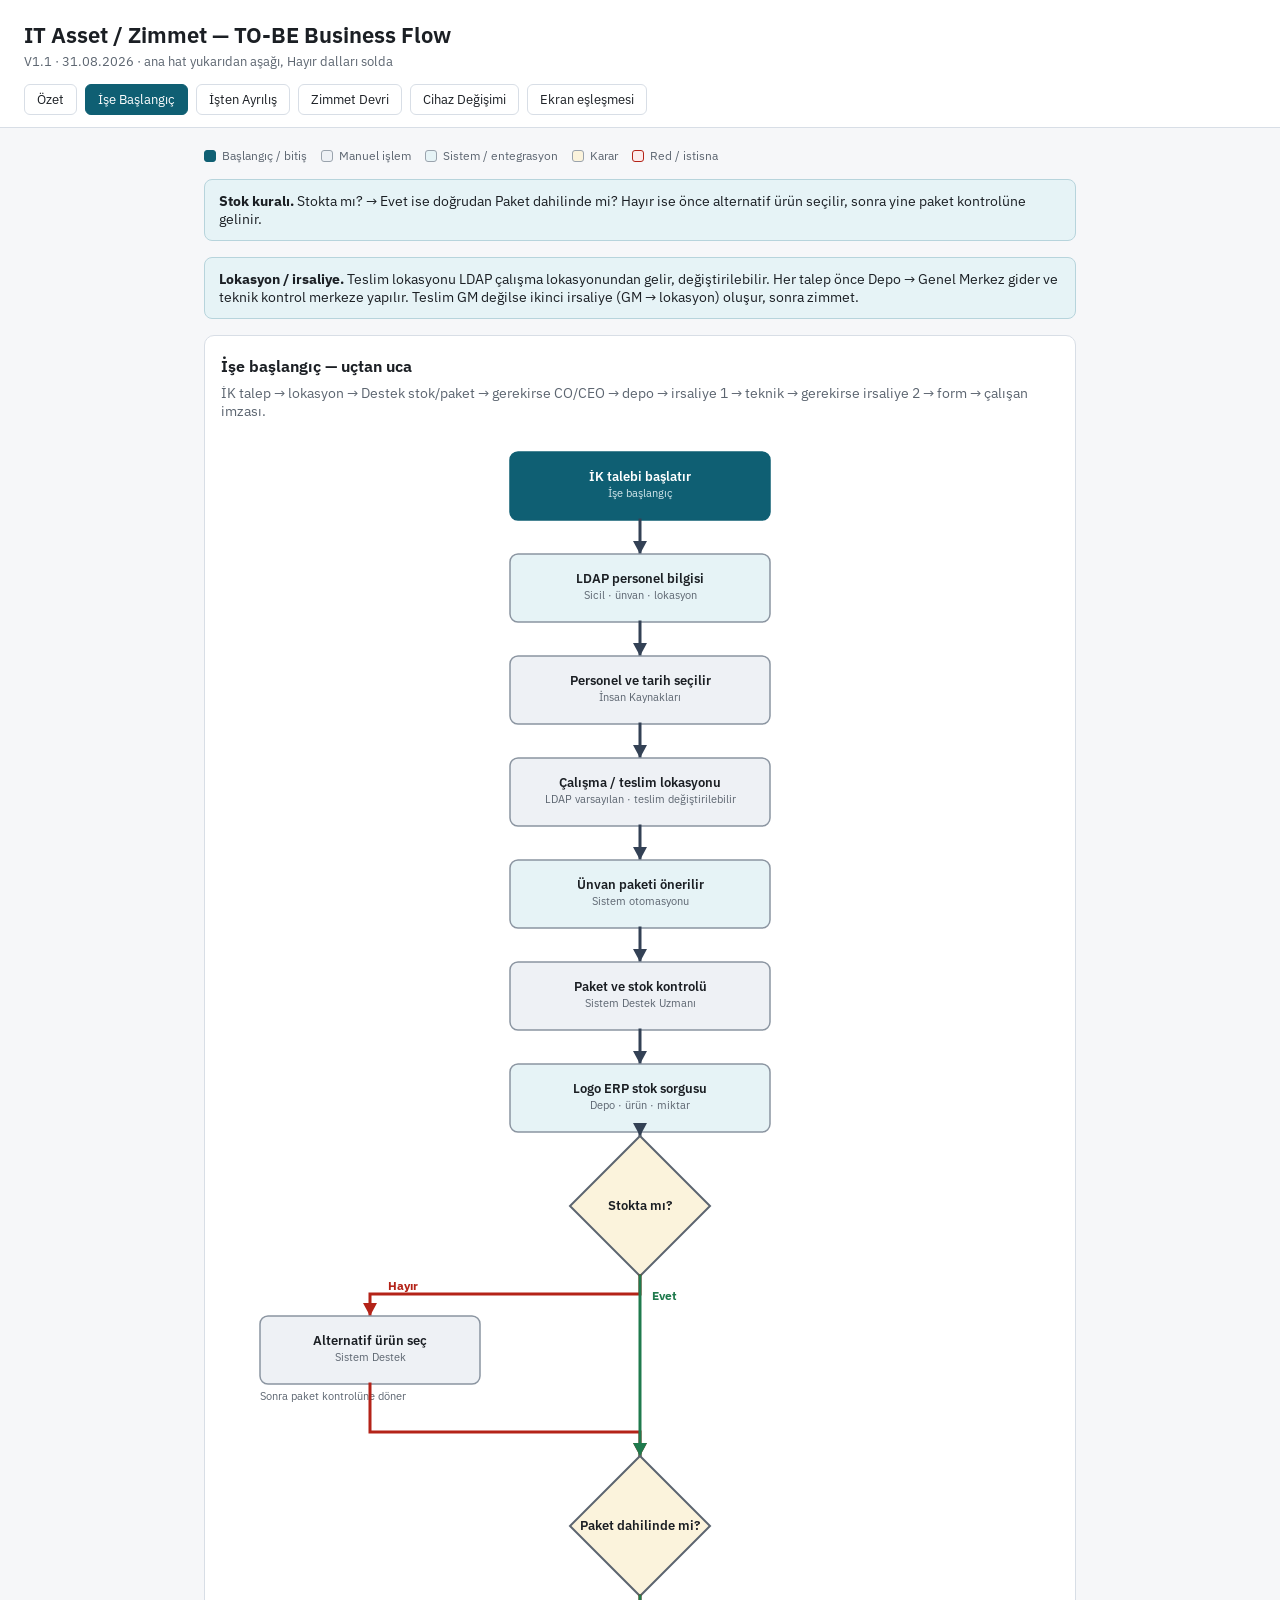
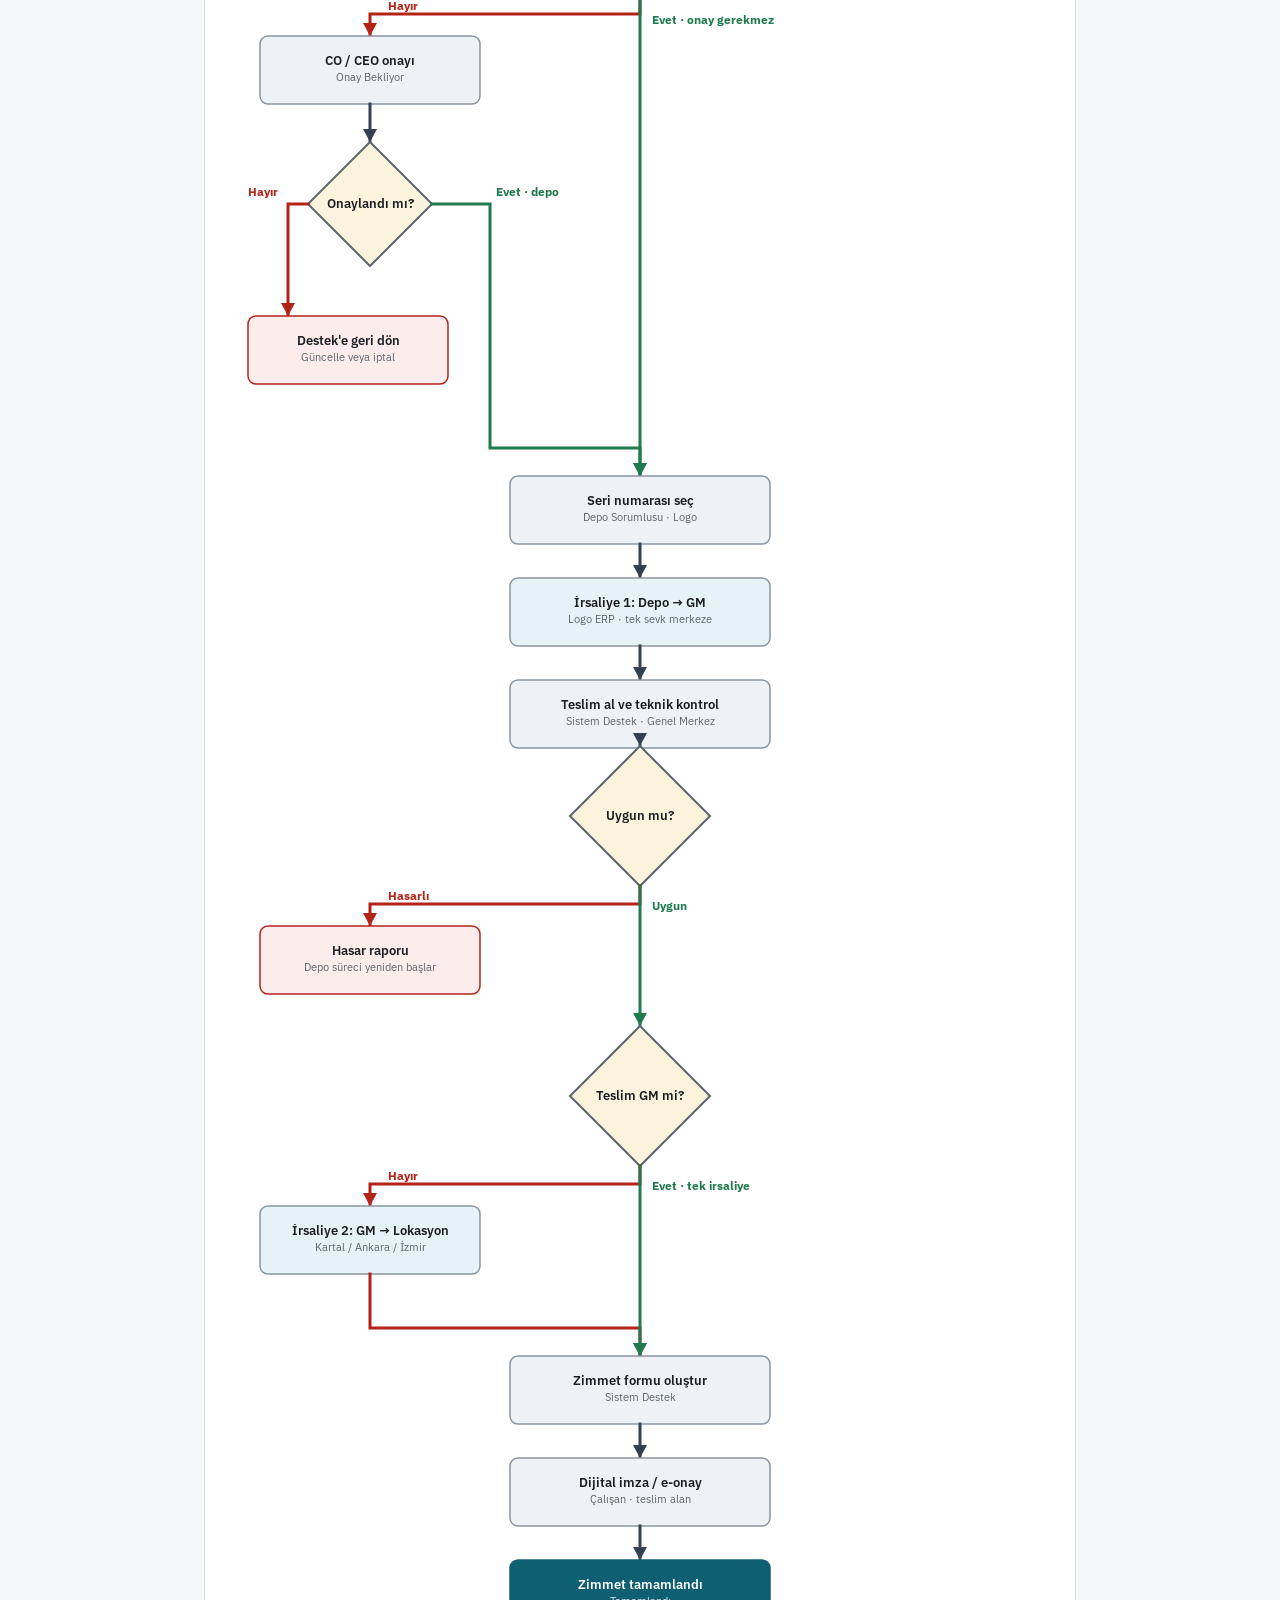
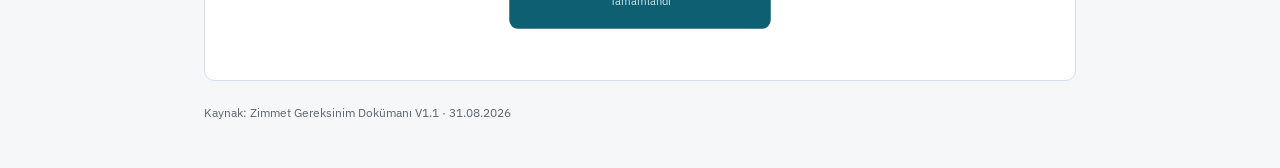
==== commit 2ae57186: "Add files via upload" ====
--- a/tobe-flow.html
+++ b/tobe-flow.html
@@ -64,7 +64,7 @@
 <body>
   <header>
     <h1>IT Asset / Zimmet — TO-BE Business Flow</h1>
-    <div class="sub">V2 doküman · ana hat yukarıdan aşağı, Hayır dalları solda</div>
+    <div class="sub">V1.1 · 31.08.2026 · ana hat yukarıdan aşağı, Hayır dalları solda</div>
     <nav id="tabs"></nav>
   </header>
   <main id="app"></main>
@@ -151,89 +151,148 @@
       const CX = 400, BX = 270, BW = 260, BH = 68, R = 70, L = 130;
       let o = "";
 
-      const yIk = 16;
-      const yLdap = 118;
-      const yPer = 220;
-      const yPak = 322;
-      const yStok = 424;
-      const yLogo = 526;
+      const yIk = 16, yLdap = 118, yPer = 220, yLoc = 322, yPak = 424, yStok = 526, yLogo = 628;
       o += box(BX, yIk, BW, BH, "İK talebi başlatır", "İşe başlangıç", "start");
       o += vArr(CX, yIk + BH, yLdap);
       o += box(BX, yLdap, BW, BH, "LDAP personel bilgisi", "Sicil · ünvan · lokasyon", "system");
       o += vArr(CX, yLdap + BH, yPer);
       o += box(BX, yPer, BW, BH, "Personel ve tarih seçilir", "İnsan Kaynakları");
-      o += vArr(CX, yPer + BH, yPak);
+      o += vArr(CX, yPer + BH, yLoc);
+      o += box(BX, yLoc, BW, BH, "Çalışma / teslim lokasyonu", "LDAP varsayılan · teslim değiştirilebilir");
+      o += vArr(CX, yLoc + BH, yPak);
       o += box(BX, yPak, BW, BH, "Ünvan paketi önerilir", "Sistem otomasyonu", "system");
       o += vArr(CX, yPak + BH, yStok);
       o += box(BX, yStok, BW, BH, "Paket ve stok kontrolü", "Sistem Destek Uzmanı");
       o += vArr(CX, yStok + BH, yLogo);
       o += box(BX, yLogo, BW, BH, "Logo ERP stok sorgusu", "Depo · ürün · miktar", "system");
 
-      const d1 = 660;
+      const d1 = 770;
       o += vArr(CX, yLogo + BH, d1 - R);
       o += dia(CX, d1, R, "Stokta mı?");
 
-      const altY = 770;
+      const altY = 880;
       o += pathArr([CX, d1 + R, CX, d1 + R + 18, L, d1 + R + 18, L, altY], "d", NO);
       o += label(148, d1 + R + 14, "Hayır", NO);
       o += box(20, altY, 220, BH, "Alternatif ürün seç", "Sistem Destek");
       o += note(20, altY + BH + 16, "Sonra paket kontrolüne döner");
 
-      const d2 = 980;
+      const d2 = 1090;
       o += pathArr([L, altY + BH, L, d2 - R - 24, CX, d2 - R - 24, CX, d2 - R], "d", NO);
       o += vArr(CX, d1 + R, d2 - R, YES);
       o += label(412, d1 + R + 24, "Evet", YES);
       o += dia(CX, d2, R, "Paket dahilinde mi?");
 
-      const ceoY = 1090;
+      const ceoY = 1200;
       o += pathArr([CX, d2 + R, CX, d2 + R + 18, L, d2 + R + 18, L, ceoY], "d", NO);
       o += label(148, d2 + R + 14, "Hayır", NO);
       o += box(20, ceoY, 220, BH, "CO / CEO onayı", "Onay Bekliyor");
 
-      const d3x = L, d3y = 1258, d3r = 62;
+      const d3x = L, d3y = 1368, d3r = 62;
       o += vArr(L, ceoY + BH, d3y - d3r);
       o += dia(d3x, d3y, d3r, "Onaylandı mı?");
 
-      const retY = 1370;
+      const retY = 1480;
       o += pathArr([d3x - d3r, d3y, 48, d3y, 48, retY], "d", NO);
       o += label(8, d3y - 8, "Hayır", NO);
       o += box(8, retY, 200, BH, "Destek'e geri dön", "Güncelle veya iptal", "exception");
 
-      const seriY = 1520;
+      const seriY = 1640;
       o += pathArr([d3x + d3r, d3y, 250, d3y, 250, seriY - 28, CX, seriY - 28, CX, seriY], "d", YES);
       o += label(256, d3y - 8, "Evet · depo", YES);
       o += vArr(CX, d2 + R, seriY, YES);
       o += label(412, d2 + R + 28, "Evet · onay gerekmez", YES);
 
       o += box(BX, seriY, BW, BH, "Seri numarası seç", "Depo Sorumlusu · Logo");
-      const yIrs = 1622;
-      const yTek = 1724;
+      const yIrs = 1742;
+      const yTek = 1844;
       o += vArr(CX, seriY + BH, yIrs);
-      o += box(BX, yIrs, BW, BH, "Sevk irsaliyesi oluştur", "Logo ERP", "system");
+      o += box(BX, yIrs, BW, BH, "İrsaliye 1: Depo → GM", "Logo ERP · tek sevk merkeze", "system");
       o += vArr(CX, yIrs + BH, yTek);
-      o += box(BX, yTek, BW, BH, "Teslim al ve teknik kontrol", "Sistem Destek");
-
-      const d4 = 1860;
+      o += box(BX, yTek, BW, BH, "Teslim al ve teknik kontrol", "Sistem Destek · Genel Merkez");
+
+      const d4 = 1980;
       o += vArr(CX, yTek + BH, d4 - R);
       o += dia(CX, d4, R, "Uygun mu?");
 
-      const hasY = 1970;
+      const hasY = 2090;
       o += pathArr([CX, d4 + R, CX, d4 + R + 18, L, d4 + R + 18, L, hasY], "d", NO);
       o += label(148, d4 + R + 14, "Hasarlı", NO);
       o += box(20, hasY, 220, BH, "Hasar raporu", "Depo süreci yeniden başlar", "exception");
 
-      const formY = 2110;
-      o += vArr(CX, d4 + R, formY, YES);
+      const d5 = 2260;
+      o += vArr(CX, d4 + R, d5 - R, YES);
       o += label(412, d4 + R + 24, "Uygun", YES);
+      o += dia(CX, d5, R, "Teslim GM mi?");
+
+      const locY = 2370;
+      o += pathArr([CX, d5 + R, CX, d5 + R + 18, L, d5 + R + 18, L, locY], "d", NO);
+      o += label(148, d5 + R + 14, "Hayır", NO);
+      o += box(20, locY, 220, BH, "İrsaliye 2: GM → Lokasyon", "Kartal / Ankara / İzmir", "system");
+
+      const formY = 2520;
+      o += pathArr([L, locY + BH, L, formY - 28, CX, formY - 28, CX, formY], "d", NO);
+      o += vArr(CX, d5 + R, formY, YES);
+      o += label(412, d5 + R + 24, "Evet · tek irsaliye", YES);
       o += box(BX, formY, BW, BH, "Zimmet formu oluştur", "Sistem Destek");
-      const yImza = 2212;
-      const yEnd = 2314;
+      const yImza = 2622;
+      const yEnd = 2724;
       o += vArr(CX, formY + BH, yImza);
       o += box(BX, yImza, BW, BH, "Dijital imza / e-onay", "Çalışan · teslim alan");
       o += vArr(CX, yImza + BH, yEnd);
       o += box(BX, yEnd, BW, BH, "Zimmet tamamlandı", "Tamamlandı", "end");
 
       return chart(800, yEnd + BH + 24, o);
+    }
+
+    function ayrilisFlow() {
+      const CX = 400, BX = 270, BW = 260, BH = 68, R = 70, L = 130;
+      let o = "";
+      const y1 = 16, y2 = 118, y3 = 220, y4 = 322, y5 = 424;
+      o += box(BX, y1, BW, BH, "İK işten ayrılış kaydı", "İade Bekliyor", "start");
+      o += vArr(CX, y1 + BH, y2);
+      o += box(BX, y2, BW, BH, "Aktif zimmetleri getir", "Sistem", "system");
+      o += vArr(CX, y2 + BH, y3);
+      o += box(BX, y3, BW, BH, "Destek'e bildir", "Uygulama bildirimi", "system");
+      o += vArr(CX, y3 + BH, y4);
+      o += box(BX, y4, BW, BH, "Ürünleri teslim al", "Sistem Destek");
+      o += vArr(CX, y4 + BH, y5);
+      o += box(BX, y5, BW, BH, "Kontrol formu", "Model · seri · aksesuar · hasar");
+
+      const d1 = 560;
+      o += vArr(CX, y5 + BH, d1 - R);
+      o += dia(CX, d1, R, "Lokasyon aynı mı?");
+      const stopY = 670;
+      o += pathArr([CX, d1 + R, CX, d1 + R + 18, L, d1 + R + 18, L, stopY], "d", NO);
+      o += label(148, d1 + R + 14, "Hayır", NO);
+      o += box(20, stopY, 220, BH, "Teslim durur", "Teslim ≠ çalışan lokasyonu", "exception");
+
+      const y6 = 810;
+      o += vArr(CX, d1 + R, y6, YES);
+      o += label(412, d1 + R + 24, "Evet", YES);
+      o += box(BX, y6, BW, BH, "Cihaz durumu seç", "Yeniden / bakım / hurda");
+      const y7 = 912;
+      o += vArr(CX, y6 + BH, y7);
+      o += box(BX, y7, BW, BH, "İade Tamamla", "Sistem Destek");
+
+      const d2 = 1050;
+      o += vArr(CX, y7 + BH, d2 - R);
+      o += dia(CX, d2, R, "GM dışı teslim?");
+      const irs2Y = 1160;
+      o += pathArr([CX, d2 + R, CX, d2 + R + 18, L, d2 + R + 18, L, irs2Y], "d", YES);
+      o += label(148, d2 + R + 14, "Evet", YES);
+      o += box(20, irs2Y, 220, BH, "İkinci sevk irsaliyesi", "Lokasyon → Genel Merkez", "system");
+
+      const y8 = 1310;
+      o += pathArr([L, irs2Y + BH, L, y8 - 28, CX, y8 - 28, CX, y8], "d", YES);
+      o += vArr(CX, d2 + R, y8, NO);
+      o += label(412, d2 + R + 24, "Hayır · tek irsaliye", NO);
+      o += box(BX, y8, BW, BH, "Merkez depoya sevk", "Logo ERP irsaliye", "system");
+      const y9 = 1412, y10 = 1514;
+      o += vArr(CX, y8 + BH, y9);
+      o += box(BX, y9, BW, BH, "Asset durumunu güncelle", "Sistem", "system");
+      o += vArr(CX, y9 + BH, y10);
+      o += box(BX, y10, BW, BH, "Süreç kapatıldı", "Tamamlandı", "end");
+      return chart(800, y10 + BH + 24, o);
     }
 
     function devirFlow() {
@@ -250,15 +309,29 @@
       o += pathArr([CX, d1 + R, CX, d1 + R + 18, L, d1 + R + 18, L, stopY], "d", NO);
       o += label(148, d1 + R + 14, "Hayır", NO);
       o += box(20, stopY, 220, BH, "Devir durur", "Lokasyon uyuşmazlığı", "exception");
-      const y3 = 510;
-      o += vArr(CX, d1 + R, y3, YES);
+      const yMgr = 510;
+      o += vArr(CX, d1 + R, yMgr, YES);
       o += label(412, d1 + R + 24, "Evet", YES);
-      o += box(BX, y3, BW, BH, "Formu personele gönder", "Sistem Destek");
+      o += box(BX, yMgr, BW, BH, "Departman yöneticisi onayı", "Varsayılan parametrik akış");
+      const yCeo = 612;
+      o += vArr(CX, yMgr + BH, yCeo);
+      o += box(BX, yCeo, BW, BH, "CO / CEO onayı", "Onay yapısı değiştirilebilir");
+      const d2 = 750;
+      o += vArr(CX, yCeo + BH, d2 - R);
+      o += dia(CX, d2, R, "Onaylandı mı?");
+      const redY = 860;
+      o += pathArr([CX, d2 + R, CX, d2 + R + 18, L, d2 + R + 18, L, redY], "d", NO);
+      o += label(148, d2 + R + 14, "Hayır", NO);
+      o += box(20, redY, 220, BH, "İşlem sonlanır", "İlgili kullanıcıya bildirim", "exception");
+      const y3 = 1010;
+      o += vArr(CX, d2 + R, y3, YES);
+      o += label(412, d2 + R + 24, "Evet", YES);
+      o += box(BX, y3, BW, BH, "Eski zimmeti kapat", "Sistem · sevk yok", "system");
       const steps = [
-        [612, "Eski zimmeti kapat", "Sistem", "system"],
-        [714, "Yeni zimmet oluştur", "Geçmiş korunur", "system"],
-        [816, "İmza veya e-onay", "Yeni kullanıcı", ""],
-        [918, "Devir tamamlandı", "Fiziksel sevk yok", "end"],
+        [1112, "Yeni zimmet oluştur", "Geçmiş korunur", "system"],
+        [1214, "Yeni zimmet formu", "Sistem Destek", ""],
+        [1316, "İmza veya e-onay", "Yeni kullanıcı", ""],
+        [1418, "Devir tamamlandı", "Fiziksel sevk yok", "end"],
       ];
       let prev = y3;
       steps.forEach((s) => {
@@ -266,58 +339,65 @@
         o += box(BX, s[0], BW, BH, s[1], s[2], s[3]);
         prev = s[0];
       });
-      return chart(800, 918 + BH + 24, o);
+      return chart(800, 1418 + BH + 24, o);
     }
 
     function degisimFlow() {
       const CX = 400, BX = 270, BW = 260, BH = 68, R = 70, L = 130;
+      const RX = 660, RB = 540;
       let o = "";
-      const y1 = 16, y2 = 118, y3 = 220;
-      o += box(BX, y1, BW, BH, "Çalışan seç", "Sistem Destek", "start");
+      const y1 = 16, y2 = 118;
+      o += box(BX, y1, BW, BH, "Değişim talebi oluştur", "Sistem Destek", "start");
       o += vArr(CX, y1 + BH, y2);
-      o += box(BX, y2, BW, BH, "Mevcut cihaz ve paket", "Sistem", "system");
-      o += vArr(CX, y2 + BH, y3);
-      o += box(BX, y3, BW, BH, "Yeni cihaz seç", "Talep Oluşturuldu");
-      const d2 = 358;
-      o += vArr(CX, y3 + BH, d2 - R);
-      o += dia(CX, d2, R, "Paket dahilinde mi?");
-      const ceoY = 468;
-      o += pathArr([CX, d2 + R, CX, d2 + R + 18, L, d2 + R + 18, L, ceoY], "d", NO);
-      o += label(148, d2 + R + 14, "Hayır", NO);
-      o += box(20, ceoY, 220, BH, "CO / CEO onayı", "Onay Bekliyor");
-      const d3y = 636, d3r = 62;
-      o += vArr(L, ceoY + BH, d3y - d3r);
-      o += dia(L, d3y, d3r, "Onaylandı mı?");
-      const retY = 748;
-      o += pathArr([L - d3r, d3y, 48, d3y, 48, retY], "d", NO);
-      o += label(8, d3y - 8, "Hayır", NO);
-      o += box(8, retY, 200, BH, "Destek'e geri dön", "Reddedildi", "exception");
-      const depoY = 900;
-      o += pathArr([L + d3r, d3y, 250, d3y, 250, depoY - 28, CX, depoY - 28, CX, depoY], "d", YES);
-      o += label(256, d3y - 8, "Evet · depo", YES);
-      o += vArr(CX, d2 + R, depoY, YES);
-      o += label(412, d2 + R + 28, "Evet · onay gerekmez", YES);
-      o += box(BX, depoY, BW, BH, "Depo · sevk · teknik", "İşe başlangıç ile aynı hat");
-      const yEski = 1002, yDurum = 1104;
-      o += vArr(CX, depoY + BH, yEski);
-      o += box(BX, yEski, BW, BH, "Eski cihazı teslim al", "Sistem Destek");
-      o += vArr(CX, yEski + BH, yDurum);
-      o += box(BX, yDurum, BW, BH, "Eski cihaz durumu", "Yeniden / bakım / hurda");
-      const d4 = 1240;
-      o += vArr(CX, yDurum + BH, d4 - R);
-      o += dia(CX, d4, R, "Teslim ve durum OK?");
-      const noY = 1350;
-      o += pathArr([CX, d4 + R, CX, d4 + R + 18, L, d4 + R + 18, L, noY], "d", NO);
-      o += label(148, d4 + R + 14, "Hayır", NO);
-      o += box(20, noY, 220, BH, "Süreç kapanmaz", "Eksik teslim veya durum", "exception");
-      const formY = 1490;
-      o += vArr(CX, d4 + R, formY, YES);
-      o += label(412, d4 + R + 24, "Evet", YES);
-      o += box(BX, formY, BW, BH, "Yeni zimmet formu", "Sistem Destek");
-      const yImza = 1592, yEnd = 1694;
-      o += vArr(CX, formY + BH, yImza);
-      o += box(BX, yImza, BW, BH, "İmza veya e-onay", "Çalışan");
-      o += vArr(CX, yImza + BH, yEnd);
+      o += box(BX, y2, BW, BH, "İlk teknik inceleme", "Sistem Destek Uzmanı");
+
+      const d1 = 256;
+      o += vArr(CX, y2 + BH, d1 - R);
+      o += dia(CX, d1, R, "Çözülebilir mi?");
+      const closeY = 366;
+      o += pathArr([CX, d1 + R, CX, d1 + R + 18, RX, d1 + R + 18, RX, closeY], "d", YES);
+      o += label(520, d1 + R + 14, "Evet", YES);
+      o += box(RB, closeY, 220, BH, "Süreç kapanır", "Sorun yerinde çözüldü", "end");
+
+      const yServ = 366;
+      o += pathArr([CX, d1 + R, CX, d1 + R + 18, L, d1 + R + 18, L, yServ], "d", NO);
+      o += label(148, d1 + R + 14, "Hayır", NO);
+      o += box(20, yServ, 220, BH, "Teknik servise gönder", "Rapor zorunlu");
+      const yRep = 468;
+      o += vArr(L, yServ + BH, yRep);
+      o += box(20, yRep, 220, BH, "Servis raporunu yükle", "Sisteme kaydedilir", "system");
+
+      const d2x = L, d2y = 620, d2r = 68;
+      o += vArr(L, yRep + BH, d2y - d2r);
+      o += dia(d2x, d2y, d2r, "Değişim mi?");
+
+      const yOnar1 = 760, yOnar2 = 862, yOnar3 = 964, yOnar4 = 1066;
+      o += pathArr([d2x + d2r, d2y, RX, d2y, RX, yOnar1], "d", NO);
+      o += label(250, d2y - 10, "Hayır · onarım", NO);
+      o += box(RB, yOnar1, 220, BH, "Onarım onayı", "Onarıma tabi");
+      o += vArr(RX, yOnar1 + BH, yOnar2);
+      o += box(RB, yOnar2, 220, BH, "CO / CEO onayı", "Onarım kararı");
+      o += vArr(RX, yOnar2 + BH, yOnar3);
+      o += box(RB, yOnar3, 220, BH, "Onarım yapılır", "Teknik servis");
+      o += vArr(RX, yOnar3 + BH, yOnar4);
+      o += box(RB, yOnar4, 220, BH, "Kullanıma devam", "Yeni zimmet yok", "end");
+
+      const yCh1 = 760, yCh2 = 862, yCh3 = 964;
+      o += pathArr([d2x - d2r, d2y, 48, d2y, 48, yCh1], "d", YES);
+      o += label(8, d2y - 10, "Evet", YES);
+      o += box(8, yCh1, 200, BH, "Değişim kararı", "Emsal ürün de onaya tabi");
+      o += vArr(48, yCh1 + BH, yCh2);
+      o += box(8, yCh2, 200, BH, "Yönetici onayı", "Departman yöneticisi");
+      o += vArr(48, yCh2 + BH, yCh3);
+      o += box(8, yCh3, 200, BH, "CO / CEO onayı", "Değişim onayı");
+
+      const yNew = 1220;
+      o += pathArr([108, yCh3 + BH, 108, yNew - 28, CX, yNew - 28, CX, yNew], "d", YES);
+      o += box(BX, yNew, BW, BH, "Yeni zimmet süreci", "İşe başlangıç ile aynı hat");
+      const yOld = 1322, yEnd = 1424;
+      o += vArr(CX, yNew + BH, yOld);
+      o += box(BX, yOld, BW, BH, "Eski cihaz durumu", "Yeniden / bakım / hurda");
+      o += vArr(CX, yOld + BH, yEnd);
       o += box(BX, yEnd, BW, BH, "Değişim tamamlandı", "Eski kapanır · yeni açılır", "end");
       return chart(800, yEnd + BH + 24, o);
     }
@@ -339,58 +419,60 @@
     const pages = {
       ozet() {
         return `
-          <div class="note"><b>TO-BE.</b> Ana hat yukarıdan aşağı okunur. Hayır / ret solda kalır, Evet sağdan devam eder. Ret sonrası süreç kapanmaz; Destek’e döner.</div>
+          <div class="note"><b>V1.1 (31.08.2026).</b> Lokasyon teslimlerinde iki irsaliye (Depo→GM, GM→lokasyon). Cihaz değişimi teknik servis + onarım/değişim onayına bağlandı. Zimmet devri varsayılan olarak yönetici ve CO/CEO onayına tabi.</div>
           ${legend()}
           <div class="panel">
             <h2>Süreçler</h2>
             ${table(["Süreç", "Başlangıç", "Bitiş"], [
               ["İşe Başlangıç", "İK talep", "Zimmet + imza · Tamamlandı"],
-              ["İşten Ayrılış", "İK iade kaydı", "Logo merkez sevk"],
-              ["Zimmet Devri", "Destek kayıt seçer", "Yeni zimmet · sevk yok"],
-              ["Cihaz Değişimi", "Destek talep", "Eski kapanır · yeni açılır"],
+              ["İşten Ayrılış", "İK iade kaydı", "Logo merkez sevk · gerekirse 2. irsaliye"],
+              ["Zimmet Devri", "Destek kayıt seçer", "Yönetici + CO/CEO · yeni zimmet · sevk yok"],
+              ["Cihaz Değişimi", "Destek talep + teknik inceleme", "Onarım veya yeni zimmet"],
+            ])}
+          </div>
+          <div class="panel">
+            <h2>V1.1’de değişen kurallar</h2>
+            ${table(["Konu", "Kural"], [
+              ["Genel Merkez teslim", "Tek irsaliye: Depo → Genel Merkez → teknik → zimmet"],
+              ["Lokasyon teslim", "İki irsaliye: Depo → GM, ardından GM → hedef lokasyon"],
+              ["İade teslim lokasyonu", "Çalışan lokasyonu ile farklı olamaz"],
+              ["Zimmet devri onayı", "Varsayılan: Departman Yöneticisi → CO/CEO (parametrik)"],
+              ["Cihaz değişimi", "Servis raporu zorunlu. Onarım veya değişim ayrı onaylanır"],
             ])}
           </div>`;
       },
       onb() {
         return `${legend()}
           <div class="note"><b>Stok kuralı.</b> Stokta mı? → Evet ise doğrudan Paket dahilinde mi? Hayır ise önce alternatif ürün seçilir, sonra yine paket kontrolüne gelinir.</div>
+          <div class="note"><b>Lokasyon / irsaliye.</b> Teslim lokasyonu LDAP çalışma lokasyonundan gelir, değiştirilebilir. Her talep önce Depo → Genel Merkez gider ve teknik kontrol merkeze yapılır. Teslim GM değilse ikinci irsaliye (GM → lokasyon) oluşur, sonra zimmet.</div>
           <div class="panel">
             <h2>İşe başlangıç — uçtan uca</h2>
-            <p>İK talep → Destek stok/paket → gerekirse CO/CEO → depo → teknik → form → çalışan imzası.</p>
+            <p>İK talep → lokasyon → Destek stok/paket → gerekirse CO/CEO → depo → irsaliye 1 → teknik → gerekirse irsaliye 2 → form → çalışan imzası.</p>
             ${onbFlow()}
           </div>`;
       },
       ayrilis() {
         return `${legend()}
+          <div class="note"><b>Teslim lokasyonu.</b> İade teslim lokasyonu çalışan lokasyonu ile aynı olmak zorundadır. Genel merkez dışı teslimde ikinci sevk irsaliyesi oluşur.</div>
           <div class="panel">
             <h2>İşten ayrılış / zimmet iadesi</h2>
-            ${stackFlow([
-              ["İK işten ayrılış kaydı", "İade Bekliyor", "start"],
-              ["Aktif zimmetleri getir", "Sistem", "system"],
-              ["Destek'e bildir", "Uygulama bildirimi", "system"],
-              ["Ürünleri teslim al", "Sistem Destek"],
-              ["Kontrol formu", "Model · seri · aksesuar · hasar"],
-              ["Cihaz durumu seç", "Yeniden / bakım / hurda"],
-              ["İade Tamamla", "Sistem Destek"],
-              ["Merkez depoya sevk", "Logo ERP irsaliye", "system"],
-              ["Asset durumunu güncelle", "Sistem", "system"],
-              ["Süreç kapatıldı", "Tamamlandı", "end"],
-            ])}
+            ${ayrilisFlow()}
           </div>`;
       },
       devir() {
         return `${legend()}
           <div class="panel">
             <h2>Zimmet devri</h2>
-            <p>Aynı lokasyon zorunlu. Fiziksel depo transferi yok.</p>
+            <p>Aynı lokasyon zorunlu. Fiziksel depo transferi yok. Varsayılan onay: Departman Yöneticisi → CO/CEO (sistem yöneticisi değiştirebilir).</p>
             ${devirFlow()}
           </div>`;
       },
       degisim() {
         return `${legend()}
+          <div class="note"><b>V1.1.</b> Değişim doğrudan yeni cihaz seçimi değildir. Önce Destek incelemesi, çözülemezse teknik servis raporu. Onarım ve değişim ayrı onaylanır. Emsal ürün verilse bile onay yeniden çalışır. Rapor olmadan değişim yapılamaz.</div>
           <div class="panel">
             <h2>Cihaz değişimi</h2>
-            <p>Paket dışı onay reddedilirse Destek’e döner.</p>
+            <p>İnceleme → servis raporu → onarım (onay + CO/CEO) veya değişim (yönetici + CO/CEO + yeni zimmet).</p>
             ${degisimFlow()}
           </div>`;
       },
@@ -398,14 +480,15 @@
         return `<div class="panel">
           <h2>Doküman adımı → mockup ekranı</h2>
           ${table(["Doküman adımı", "Mockup", "Sonraki"], [
-            ["İK personel seçer", "Yeni işe başlangıç", "Destek kontrolü"],
+            ["İK personel + lokasyon", "Yeni işe başlangıç", "Destek kontrolü"],
             ["Paket + Logo stok", "İşe başlangıç detay", "Depo veya onay"],
             ["CO / CEO", "Onaylarım", "Depo veya Destek’e dönüş"],
-            ["Seri + irsaliye", "Depo hazırlık", "Teknik kontrol"],
+            ["İrsaliye 1 Depo → GM", "Depo hazırlık", "Teknik kontrol"],
+            ["İrsaliye 2 GM → lokasyon", "Depo / sevk", "Zimmet formu"],
             ["Form + imza", "Zimmet formu / Onaylarım", "Tamamlandı"],
-            ["İade", "İşten ayrılış detay", "Logo sevk"],
-            ["Devir", "Cihaz Zimmetleri → Devir", "Çalışan onay"],
-            ["Cihaz değişimi", "Değişim talebi / detay", "Yeni zimmet formu"],
+            ["İade + teslim lokasyonu", "İşten ayrılış detay", "Logo sevk · gerekirse 2. irsaliye"],
+            ["Devir + yönetici/CO onay", "Cihaz Zimmetleri → Devir", "Çalışan onay"],
+            ["İlk inceleme / servis raporu", "Değişim talebi / detay", "Onarım veya yeni zimmet"],
           ])}
         </div>`;
       },
@@ -425,7 +508,7 @@
         };
       });
       document.getElementById("app").innerHTML = pages[current]() +
-        `<footer>Kaynak: Zimmet Gereksinim Dokümanı V2</footer>`;
+        `<footer>Kaynak: Zimmet Gereksinim Dokümanı V1.1 · 31.08.2026</footer>`;
     }
     render();
   </script>
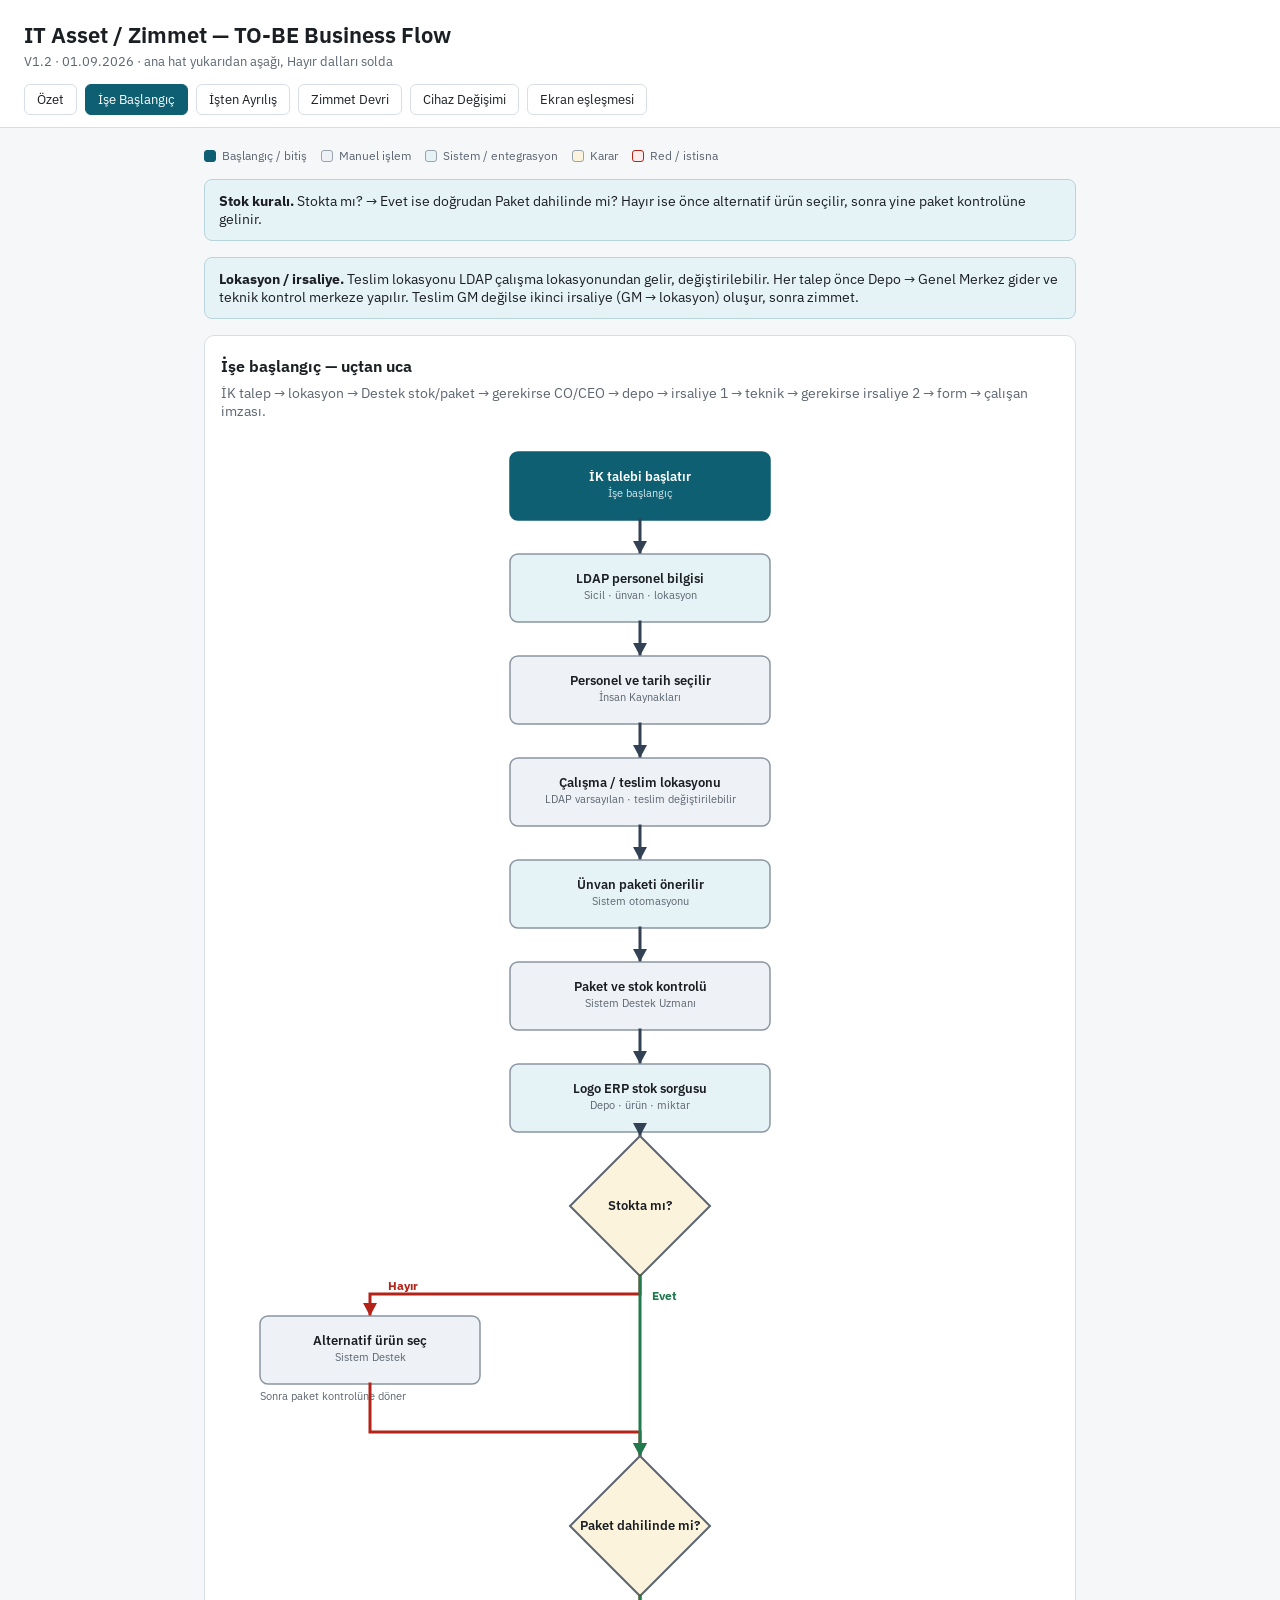
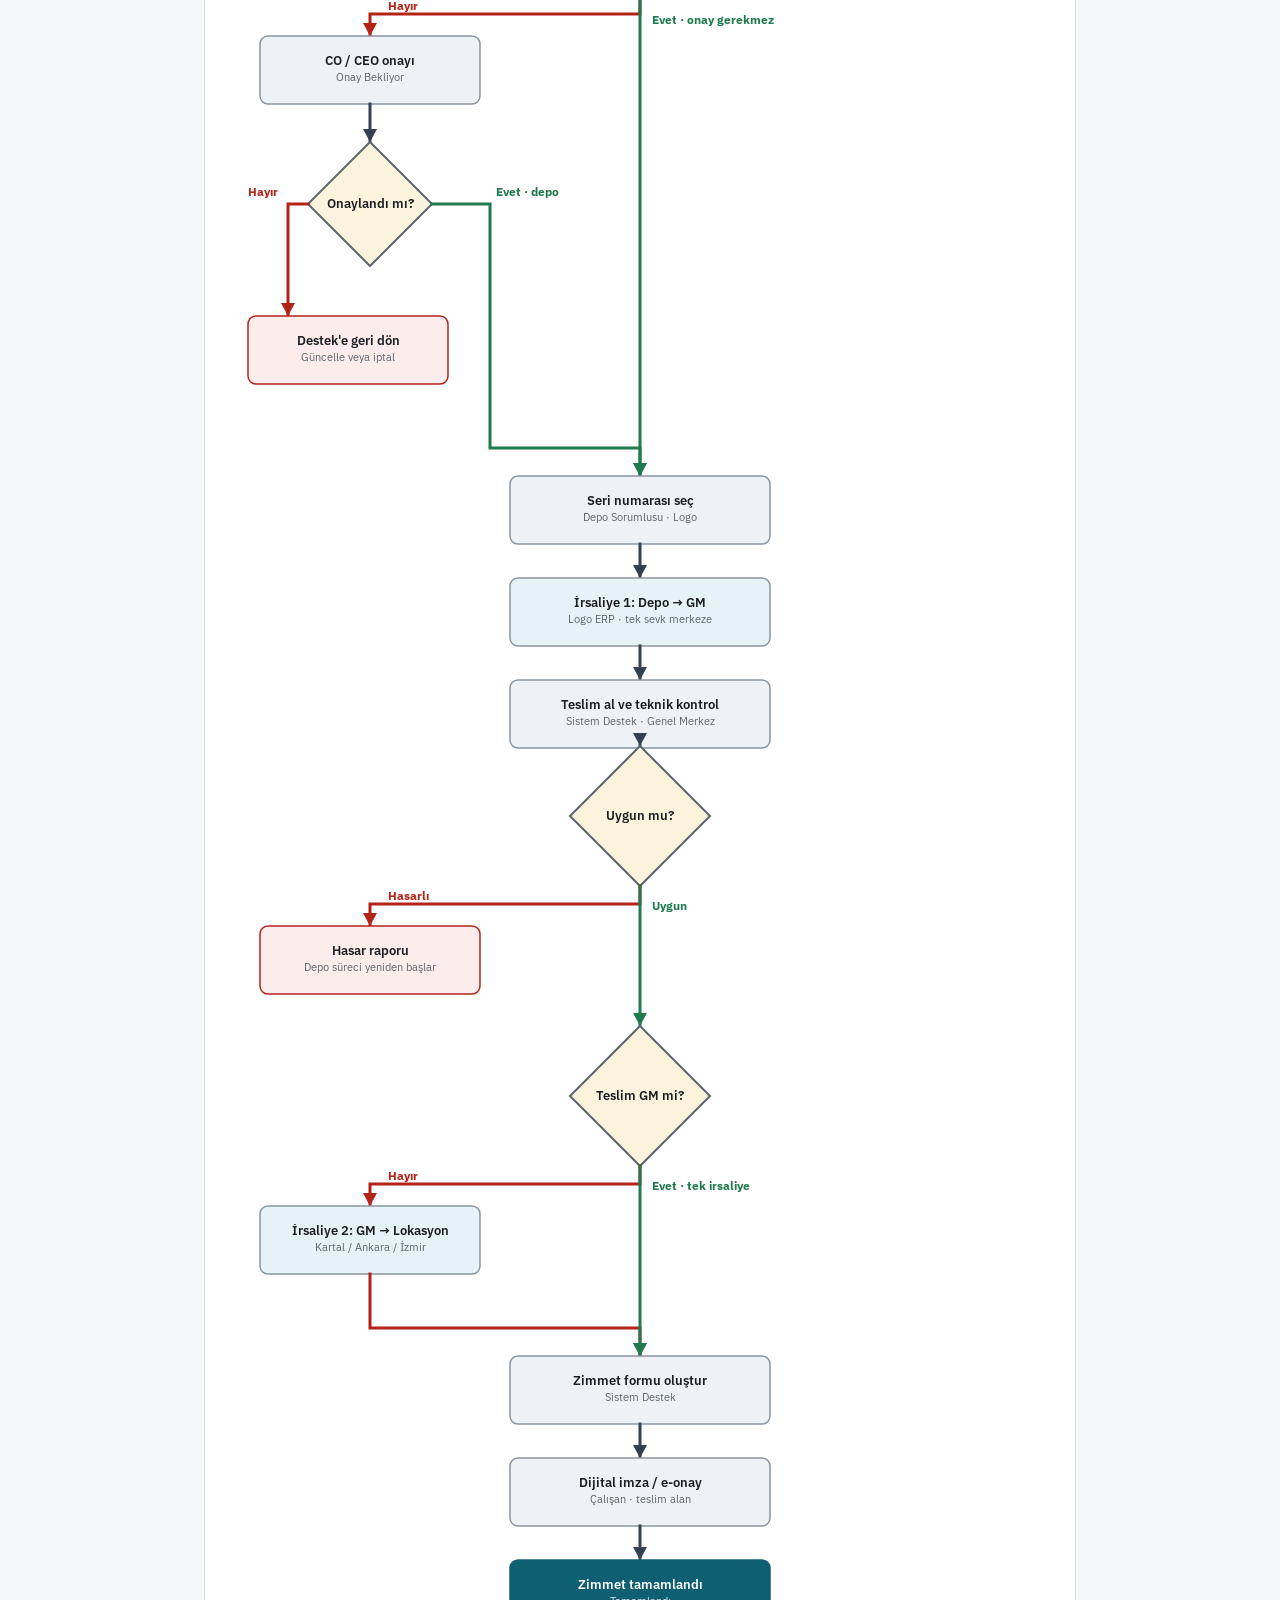
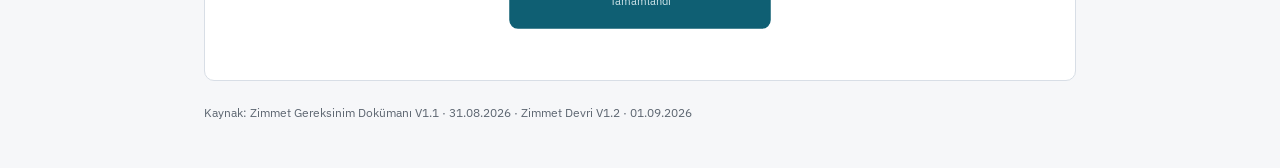
==== commit 23596a18: "Add files via upload" ====
--- a/tobe-flow.html
+++ b/tobe-flow.html
@@ -64,7 +64,7 @@
 <body>
   <header>
     <h1>IT Asset / Zimmet — TO-BE Business Flow</h1>
-    <div class="sub">V1.1 · 31.08.2026 · ana hat yukarıdan aşağı, Hayır dalları solda</div>
+    <div class="sub">V1.2 · 01.09.2026 · ana hat yukarıdan aşağı, Hayır dalları solda</div>
     <nav id="tabs"></nav>
   </header>
   <main id="app"></main>
@@ -296,50 +296,71 @@
     }
 
     function devirFlow() {
-      const CX = 400, BX = 270, BW = 260, BH = 68, R = 70, L = 130;
+      const CX = 400, BX = 270, BW = 260, BH = 68, R = 70, L = 130, RX = 660, RB = 540;
       let o = "";
-      const y1 = 16, y2 = 118;
-      o += box(BX, y1, BW, BH, "Zimmet kaydını seç", "Cihaz Zimmetleri", "start");
+      const y1 = 16, y2 = 118, y3 = 220, yMgr = 322, yCeo = 424;
+      o += box(BX, y1, BW, BH, "Asset / zimmet seç", "Sistem Destek Uzmanı", "start");
       o += vArr(CX, y1 + BH, y2);
-      o += box(BX, y2, BW, BH, "Yeni kullanıcı seç", "Sistem Destek · LDAP");
-      const d1 = 256;
-      o += vArr(CX, y2 + BH, d1 - R);
-      o += dia(CX, d1, R, "Aynı lokasyon mu?");
-      const stopY = 366;
-      o += pathArr([CX, d1 + R, CX, d1 + R + 18, L, d1 + R + 18, L, stopY], "d", NO);
-      o += label(148, d1 + R + 14, "Hayır", NO);
-      o += box(20, stopY, 220, BH, "Devir durur", "Lokasyon uyuşmazlığı", "exception");
-      const yMgr = 510;
-      o += vArr(CX, d1 + R, yMgr, YES);
-      o += label(412, d1 + R + 24, "Evet", YES);
+      o += box(BX, y2, BW, BH, "Yeni kullanıcı seç", "LDAP · sicil · lokasyon");
+      o += vArr(CX, y2 + BH, y3);
+      o += box(BX, y3, BW, BH, "Lokasyon farkını kontrol et", "Sistem · kaynak vs hedef", "system");
+      o += vArr(CX, y3 + BH, yMgr);
       o += box(BX, yMgr, BW, BH, "Departman yöneticisi onayı", "Varsayılan parametrik akış");
-      const yCeo = 612;
       o += vArr(CX, yMgr + BH, yCeo);
       o += box(BX, yCeo, BW, BH, "CO / CEO onayı", "Onay yapısı değiştirilebilir");
-      const d2 = 750;
-      o += vArr(CX, yCeo + BH, d2 - R);
-      o += dia(CX, d2, R, "Onaylandı mı?");
-      const redY = 860;
-      o += pathArr([CX, d2 + R, CX, d2 + R + 18, L, d2 + R + 18, L, redY], "d", NO);
-      o += label(148, d2 + R + 14, "Hayır", NO);
-      o += box(20, redY, 220, BH, "İşlem sonlanır", "İlgili kullanıcıya bildirim", "exception");
-      const y3 = 1010;
-      o += vArr(CX, d2 + R, y3, YES);
-      o += label(412, d2 + R + 24, "Evet", YES);
-      o += box(BX, y3, BW, BH, "Eski zimmeti kapat", "Sistem · sevk yok", "system");
-      const steps = [
-        [1112, "Yeni zimmet oluştur", "Geçmiş korunur", "system"],
-        [1214, "Yeni zimmet formu", "Sistem Destek", ""],
-        [1316, "İmza veya e-onay", "Yeni kullanıcı", ""],
-        [1418, "Devir tamamlandı", "Fiziksel sevk yok", "end"],
-      ];
-      let prev = y3;
-      steps.forEach((s) => {
-        o += vArr(CX, prev + BH, s[0]);
-        o += box(BX, s[0], BW, BH, s[1], s[2], s[3]);
-        prev = s[0];
-      });
-      return chart(800, 1418 + BH + 24, o);
+
+      const d1 = 562;
+      o += vArr(CX, yCeo + BH, d1 - R);
+      o += dia(CX, d1, R, "Onaylandı mı?");
+      const redY = 680;
+      o += pathArr([CX, d1 + R, CX, d1 + R + 18, L, d1 + R + 18, L, redY], "d", NO);
+      o += label(148, d1 + R + 14, "Hayır", NO);
+      o += box(20, redY, 220, BH, "İşlem sonlanır", "Kullanıcıya bildirim", "exception");
+
+      const d2 = 820;
+      o += vArr(CX, d1 + R, d2 - R, YES);
+      o += label(412, d1 + R + 24, "Evet", YES);
+      o += dia(CX, d2, R, "Aynı lokasyon mu?");
+
+      const sameY = 960;
+      o += pathArr([CX, d2 + R, CX, d2 + R + 18, RX, d2 + R + 18, RX, sameY], "d", YES);
+      o += label(520, d2 + R + 14, "Evet · sevk yok", YES);
+      o += box(RB, sameY, 220, BH, "Sevk / irsaliye yok", "Fiziksel taşıma yapılmaz", "system");
+
+      const d3y = 1000, d3r = 62;
+      o += pathArr([CX, d2 + R, CX, d2 + R + 18, L, d2 + R + 18, L, d3y - d3r], "d", NO);
+      o += label(148, d2 + R + 14, "Hayır · sevk var", NO);
+      o += dia(L, d3y, d3r, "İki şube mi?");
+      o += note(8, d3y + d3r + 16, "Kaynak ve hedef GM dışı");
+
+      const dirY = 1140, dirX = 215, dirW = 170;
+      o += pathArr([L + d3r, d3y, dirX + dirW / 2, d3y, dirX + dirW / 2, dirY], "d", NO);
+      o += label(198, d3y - 10, "Hayır · GM dahil", NO);
+      o += box(dirX, dirY, dirW, BH, "Tek irsaliye", "Kaynak → hedef · Logo ERP", "system");
+      o += note(dirX, dirY + BH + 16, "Senaryo 1 · GM → Kartal");
+
+      const yH1 = 1280, yH2 = 1382, yH3 = 1484;
+      o += vArr(L, d3y + d3r, yH1, YES);
+      o += label(148, d3y + d3r + 18, "Evet · hub", YES);
+      o += box(20, yH1, 220, BH, "İrsaliye 1", "Kaynak → Genel Merkez · Logo ERP", "system");
+      o += vArr(L, yH1 + BH, yH2);
+      o += box(20, yH2, 220, BH, "GM teknik kontrol", "Sistem Destek · Genel Merkez");
+      o += vArr(L, yH2 + BH, yH3);
+      o += box(20, yH3, 220, BH, "İrsaliye 2", "GM → hedef · Logo ERP", "system");
+      o += note(20, yH3 + BH + 16, "Senaryo 2 · Beşyol → GM → Kartal");
+
+      const yClose = 1640, yForm = 1742, ySign = 1844, yEnd = 1946;
+      o += pathArr([RX, sameY + BH, RX, yClose - 28, CX, yClose - 28, CX, yClose], "d", YES);
+      o += pathArr([dirX + dirW / 2, dirY + BH, dirX + dirW / 2, yClose - 28, CX, yClose - 28, CX, yClose], "d", NO);
+      o += pathArr([L, yH3 + BH, L, yClose - 28, CX, yClose - 28, CX, yClose], "d", YES);
+      o += box(BX, yClose, BW, BH, "Eski zimmet kapat · yeni aç", "Asset geçmişi korunur", "system");
+      o += vArr(CX, yClose + BH, yForm);
+      o += box(BX, yForm, BW, BH, "Yeni zimmet formu", "Sistem Destek · teslim");
+      o += vArr(CX, yForm + BH, ySign);
+      o += box(BX, ySign, BW, BH, "İmza veya e-onay", "Yeni kullanıcı");
+      o += vArr(CX, ySign + BH, yEnd);
+      o += box(BX, yEnd, BW, BH, "Devir tamamlandı", "İrsaliyeler zimmet kaydında", "end");
+      return chart(800, yEnd + BH + 24, o);
     }
 
     function degisimFlow() {
@@ -419,24 +440,28 @@
     const pages = {
       ozet() {
         return `
-          <div class="note"><b>V1.1 (31.08.2026).</b> Lokasyon teslimlerinde iki irsaliye (Depo→GM, GM→lokasyon). Cihaz değişimi teknik servis + onarım/değişim onayına bağlandı. Zimmet devri varsayılan olarak yönetici ve CO/CEO onayına tabi.</div>
+          <div class="note"><b>V1.2 (01.09.2026).</b> Zimmet devri aynı veya farklı lokasyonda yapılabilir. Farklı lokasyonda Logo ERP sevk irsaliyesi zorunlu; iki şube arası Genel Merkez hub (İrsaliye 1 + teknik kontrol + İrsaliye 2). Asset geçmişi korunur.</div>
+          <div class="note"><b>V1.1 (31.08.2026).</b> İşe başlangıç lokasyon teslimlerinde iki irsaliye (Depo→GM, GM→lokasyon). Cihaz değişimi teknik servis + onarım/değişim onayına bağlandı. Zimmet devri varsayılan olarak yönetici ve CO/CEO onayına tabi.</div>
           ${legend()}
           <div class="panel">
             <h2>Süreçler</h2>
             ${table(["Süreç", "Başlangıç", "Bitiş"], [
               ["İşe Başlangıç", "İK talep", "Zimmet + imza · Tamamlandı"],
               ["İşten Ayrılış", "İK iade kaydı", "Logo merkez sevk · gerekirse 2. irsaliye"],
-              ["Zimmet Devri", "Destek kayıt seçer", "Yönetici + CO/CEO · yeni zimmet · sevk yok"],
+              ["Zimmet Devri", "Destek asset + yeni kullanıcı seçer", "Yönetici + CO/CEO · aynı lokasyonda sevk yok · farklı lokasyonda Logo irsaliyesi / GM hub"],
               ["Cihaz Değişimi", "Destek talep + teknik inceleme", "Onarım veya yeni zimmet"],
             ])}
           </div>
           <div class="panel">
-            <h2>V1.1’de değişen kurallar</h2>
+            <h2>V1.1–V1.2 kuralları</h2>
             ${table(["Konu", "Kural"], [
               ["Genel Merkez teslim", "Tek irsaliye: Depo → Genel Merkez → teknik → zimmet"],
               ["Lokasyon teslim", "İki irsaliye: Depo → GM, ardından GM → hedef lokasyon"],
               ["İade teslim lokasyonu", "Çalışan lokasyonu ile farklı olamaz"],
               ["Zimmet devri onayı", "Varsayılan: Departman Yöneticisi → CO/CEO (parametrik)"],
+              ["Devir aynı lokasyon", "Fiziksel sevk ve irsaliye yok. Onay sonrası eski zimmet kapanır, yeni form oluşur"],
+              ["Devir farklı + GM", "CEO sonrası Destek tek Logo irsaliyesi keser (kaynak → hedef), basım, teslim, yeni zimmet"],
+              ["Devir iki şube (hub)", "İrsaliye 1 kaynak → GM · GM teknik kontrol · İrsaliye 2 GM → hedef. İkisi de zimmet kaydında"],
               ["Cihaz değişimi", "Servis raporu zorunlu. Onarım veya değişim ayrı onaylanır"],
             ])}
           </div>`;
@@ -461,9 +486,10 @@
       },
       devir() {
         return `${legend()}
+          <div class="note"><b>Devir tipleri.</b> Aynı lokasyonda sevk ve irsaliye yok. Kaynak veya hedef Genel Merkez ise tek Logo ERP irsaliyesi (Senaryo 1: GM → Kartal). Her iki uç da şube ise hub: İrsaliye 1 kaynak → GM, teknik kontrol, İrsaliye 2 GM → hedef (Senaryo 2: Beşyol → Kartal). Her iki irsaliye ilgili zimmet kaydında görünür. Asset geçmişi korunur.</div>
           <div class="panel">
             <h2>Zimmet devri</h2>
-            <p>Aynı lokasyon zorunlu. Fiziksel depo transferi yok. Varsayılan onay: Departman Yöneticisi → CO/CEO (sistem yöneticisi değiştirebilir).</p>
+            <p>Destek asset ve yeni kullanıcıyı seçer. Sistem lokasyon farkını kontrol eder. Varsayılan onay (parametrik): Departman Yöneticisi → CO / CEO. Onay sonrası aynı lokasyonda doğrudan zimmet; farklı lokasyonda sevk, sonra yeni zimmet formu.</p>
             ${devirFlow()}
           </div>`;
       },
@@ -487,7 +513,10 @@
             ["İrsaliye 2 GM → lokasyon", "Depo / sevk", "Zimmet formu"],
             ["Form + imza", "Zimmet formu / Onaylarım", "Tamamlandı"],
             ["İade + teslim lokasyonu", "İşten ayrılış detay", "Logo sevk · gerekirse 2. irsaliye"],
-            ["Devir + yönetici/CO onay", "Cihaz Zimmetleri → Devir", "Çalışan onay"],
+            ["Devir + yönetici/CO onay", "Zimmet Devri detay / Onaylarım", "Aynı lokasyon: form · farklı: sevk"],
+            ["Devir irsaliye 1 (hub)", "Zimmet Devri · Logo ERP", "GM teknik kontrol"],
+            ["Devir irsaliye 2 / tek sevk", "Zimmet Devri · Logo ERP", "Teslim + yeni zimmet formu"],
+            ["Devir irsaliyeleri", "Zimmet kaydı detay", "Aynı süreç altındaki tüm sevkler"],
             ["İlk inceleme / servis raporu", "Değişim talebi / detay", "Onarım veya yeni zimmet"],
           ])}
         </div>`;
@@ -508,7 +537,7 @@
         };
       });
       document.getElementById("app").innerHTML = pages[current]() +
-        `<footer>Kaynak: Zimmet Gereksinim Dokümanı V1.1 · 31.08.2026</footer>`;
+        `<footer>Kaynak: Zimmet Gereksinim Dokümanı V1.1 · 31.08.2026 · Zimmet Devri V1.2 · 01.09.2026</footer>`;
     }
     render();
   </script>
